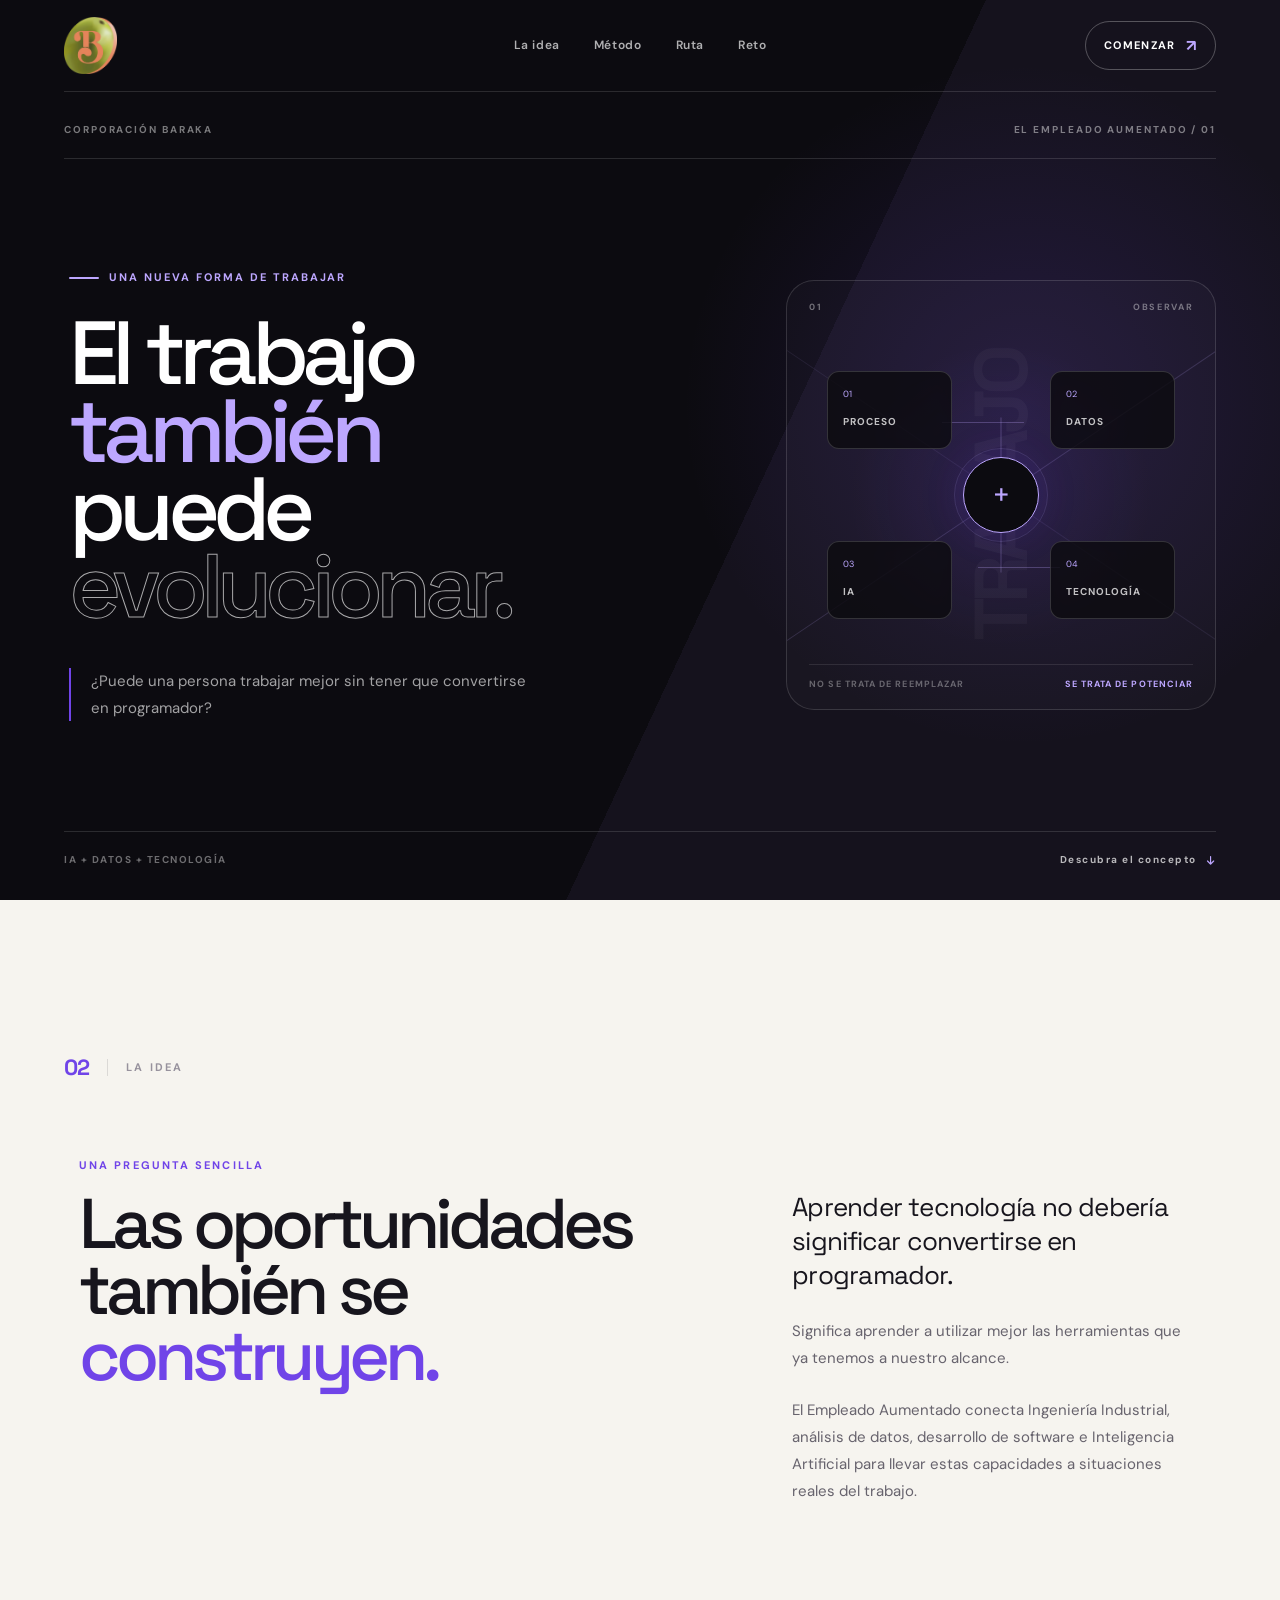
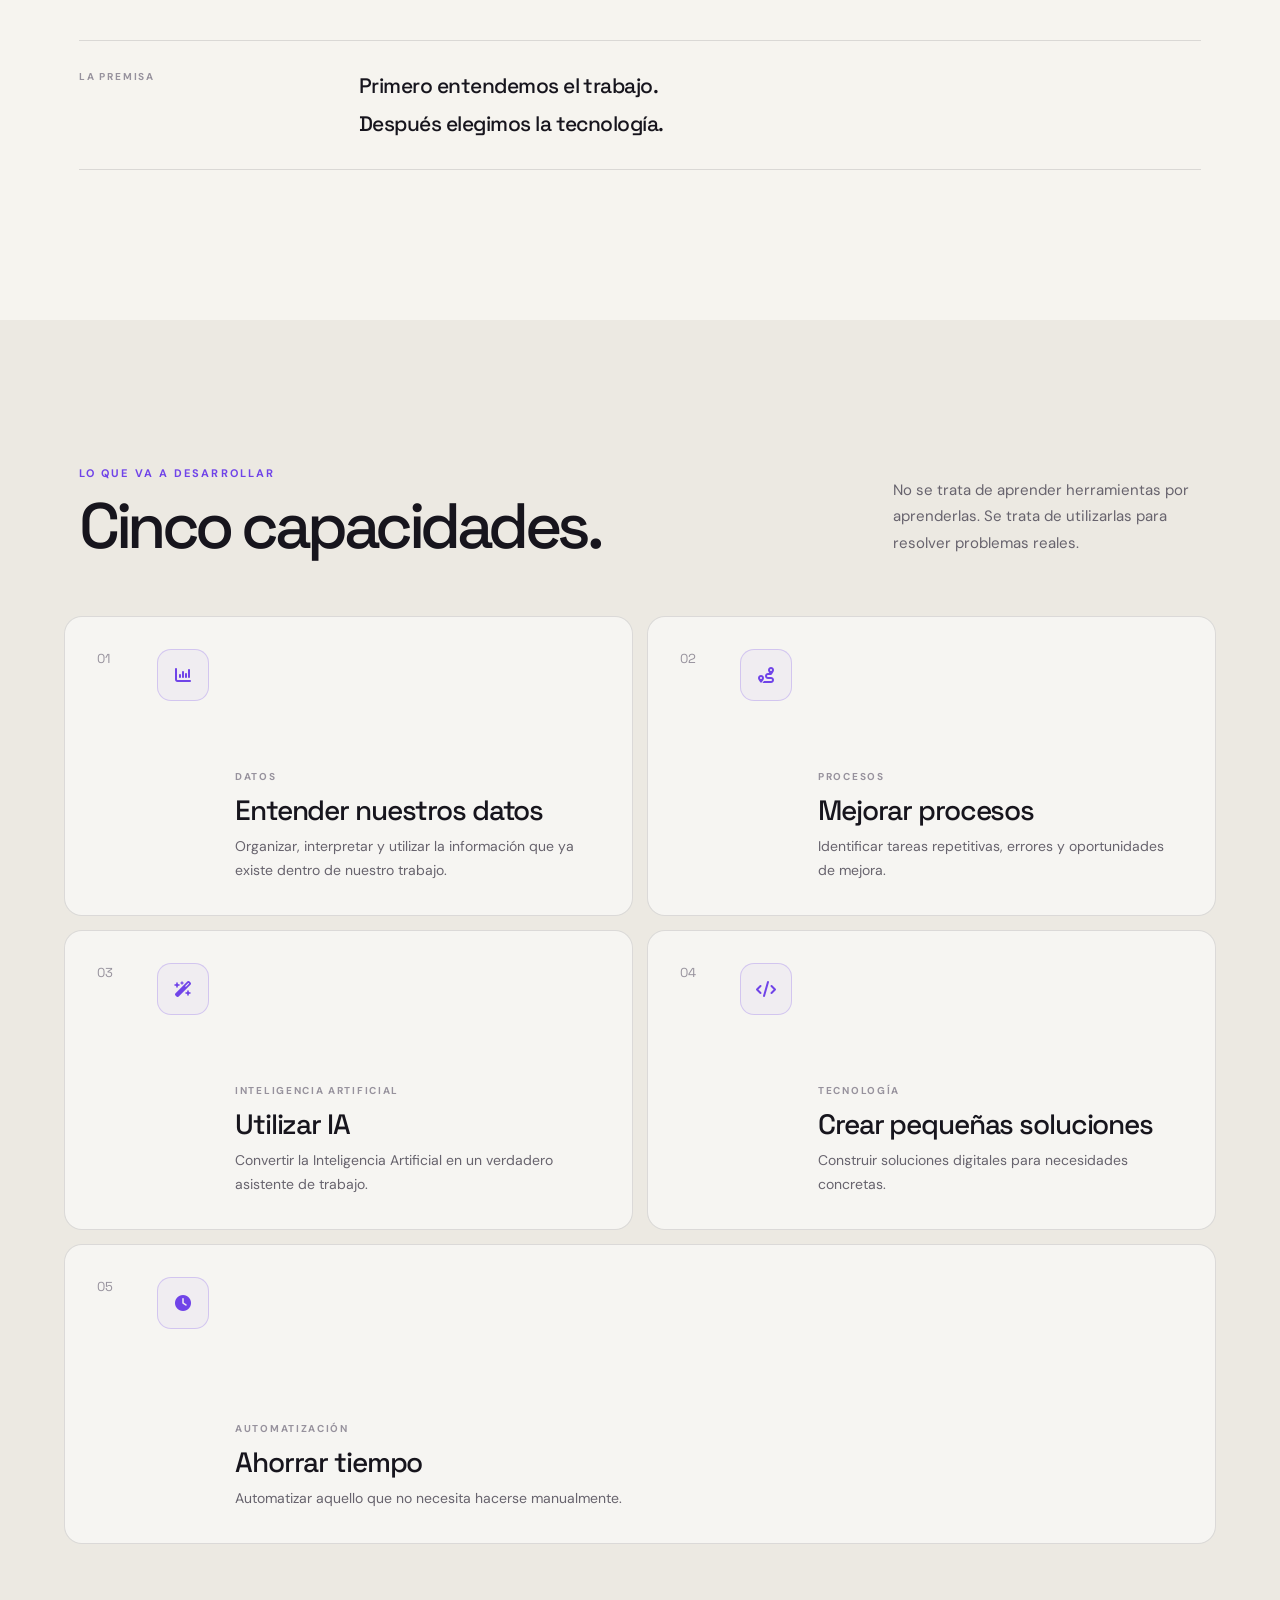
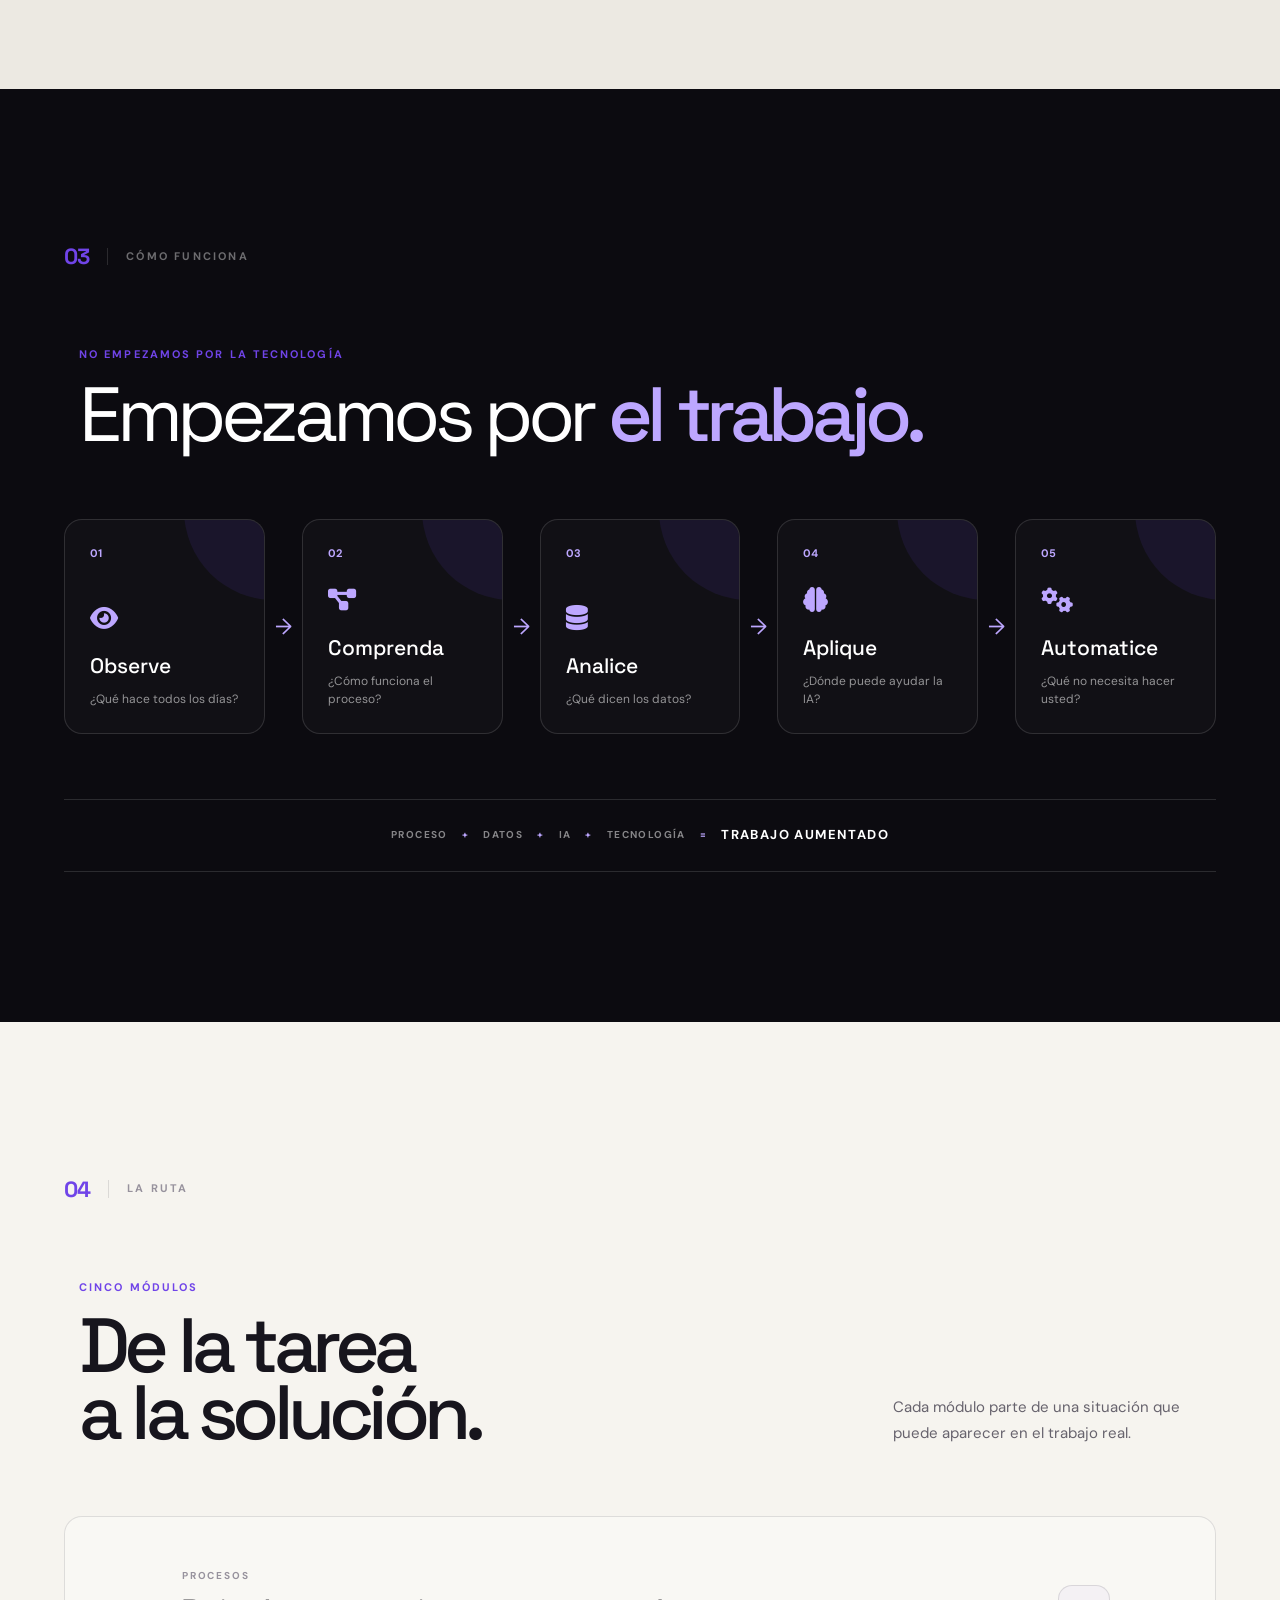
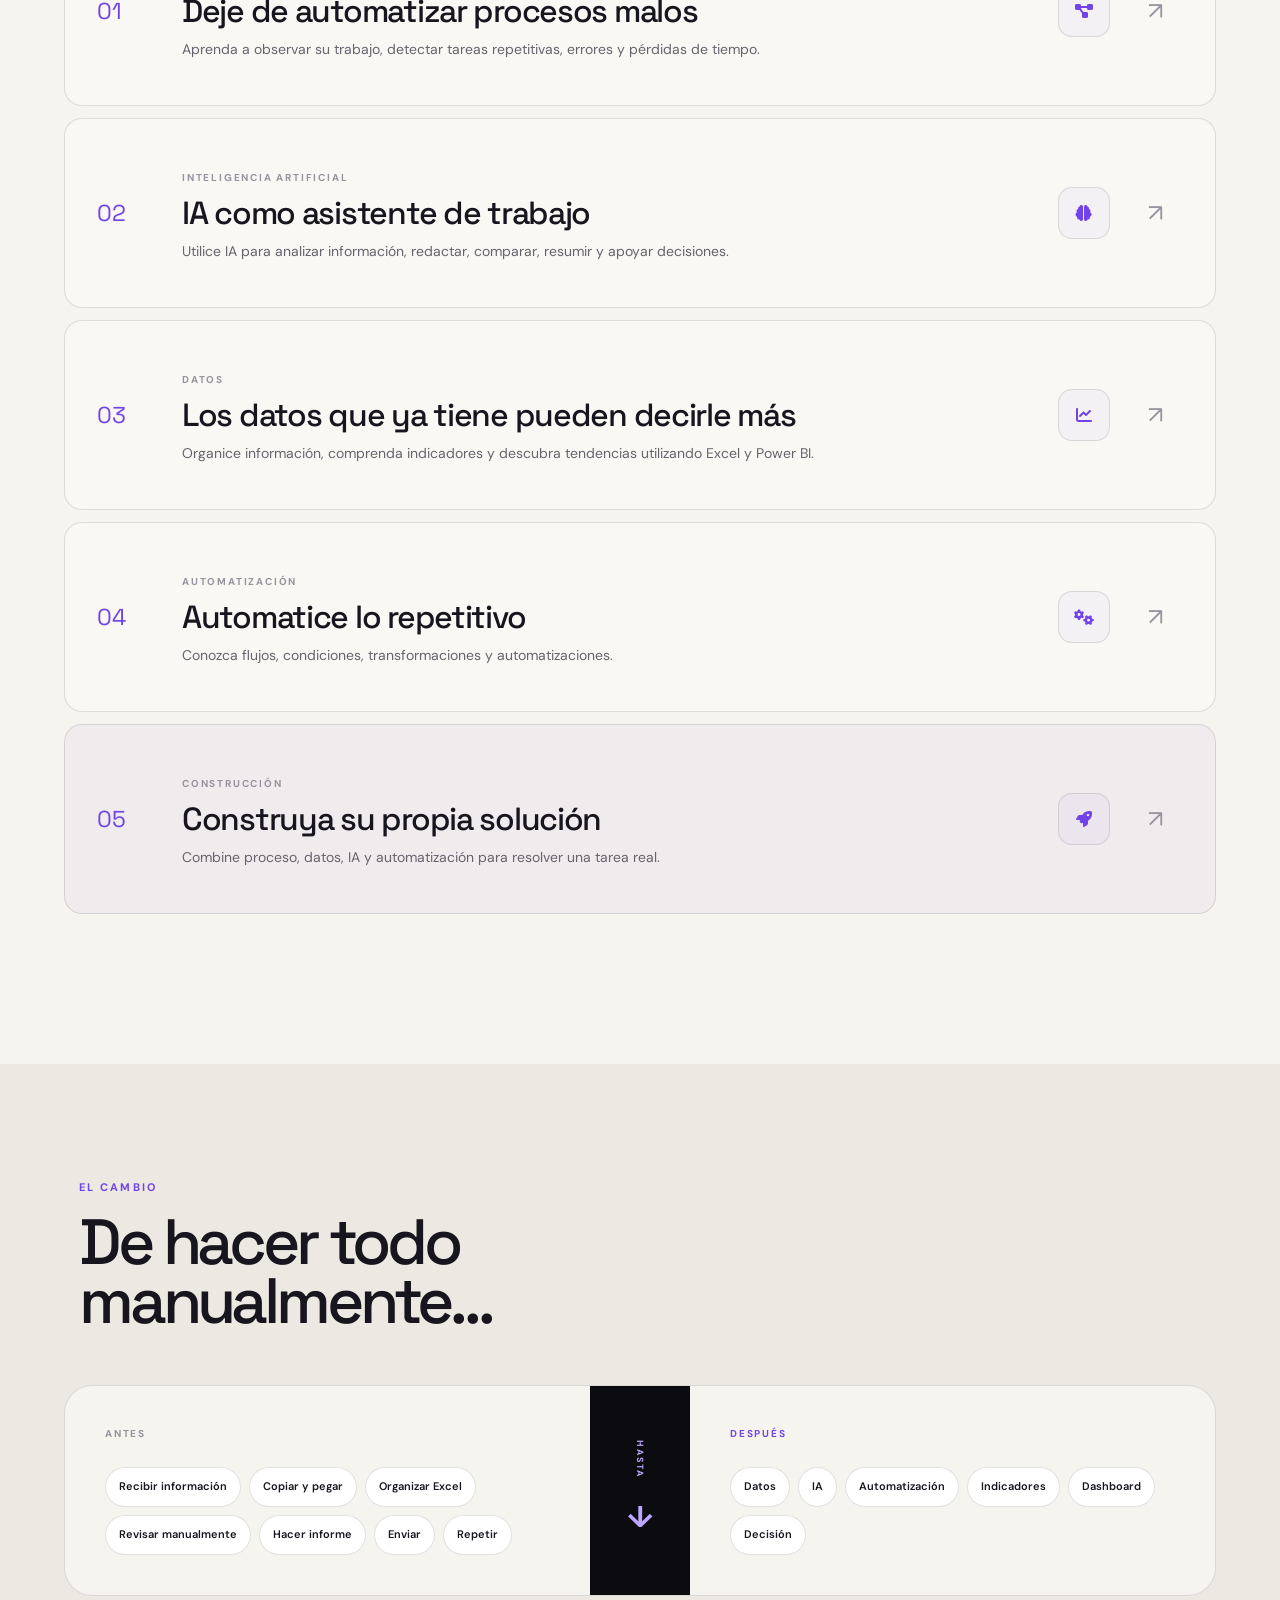
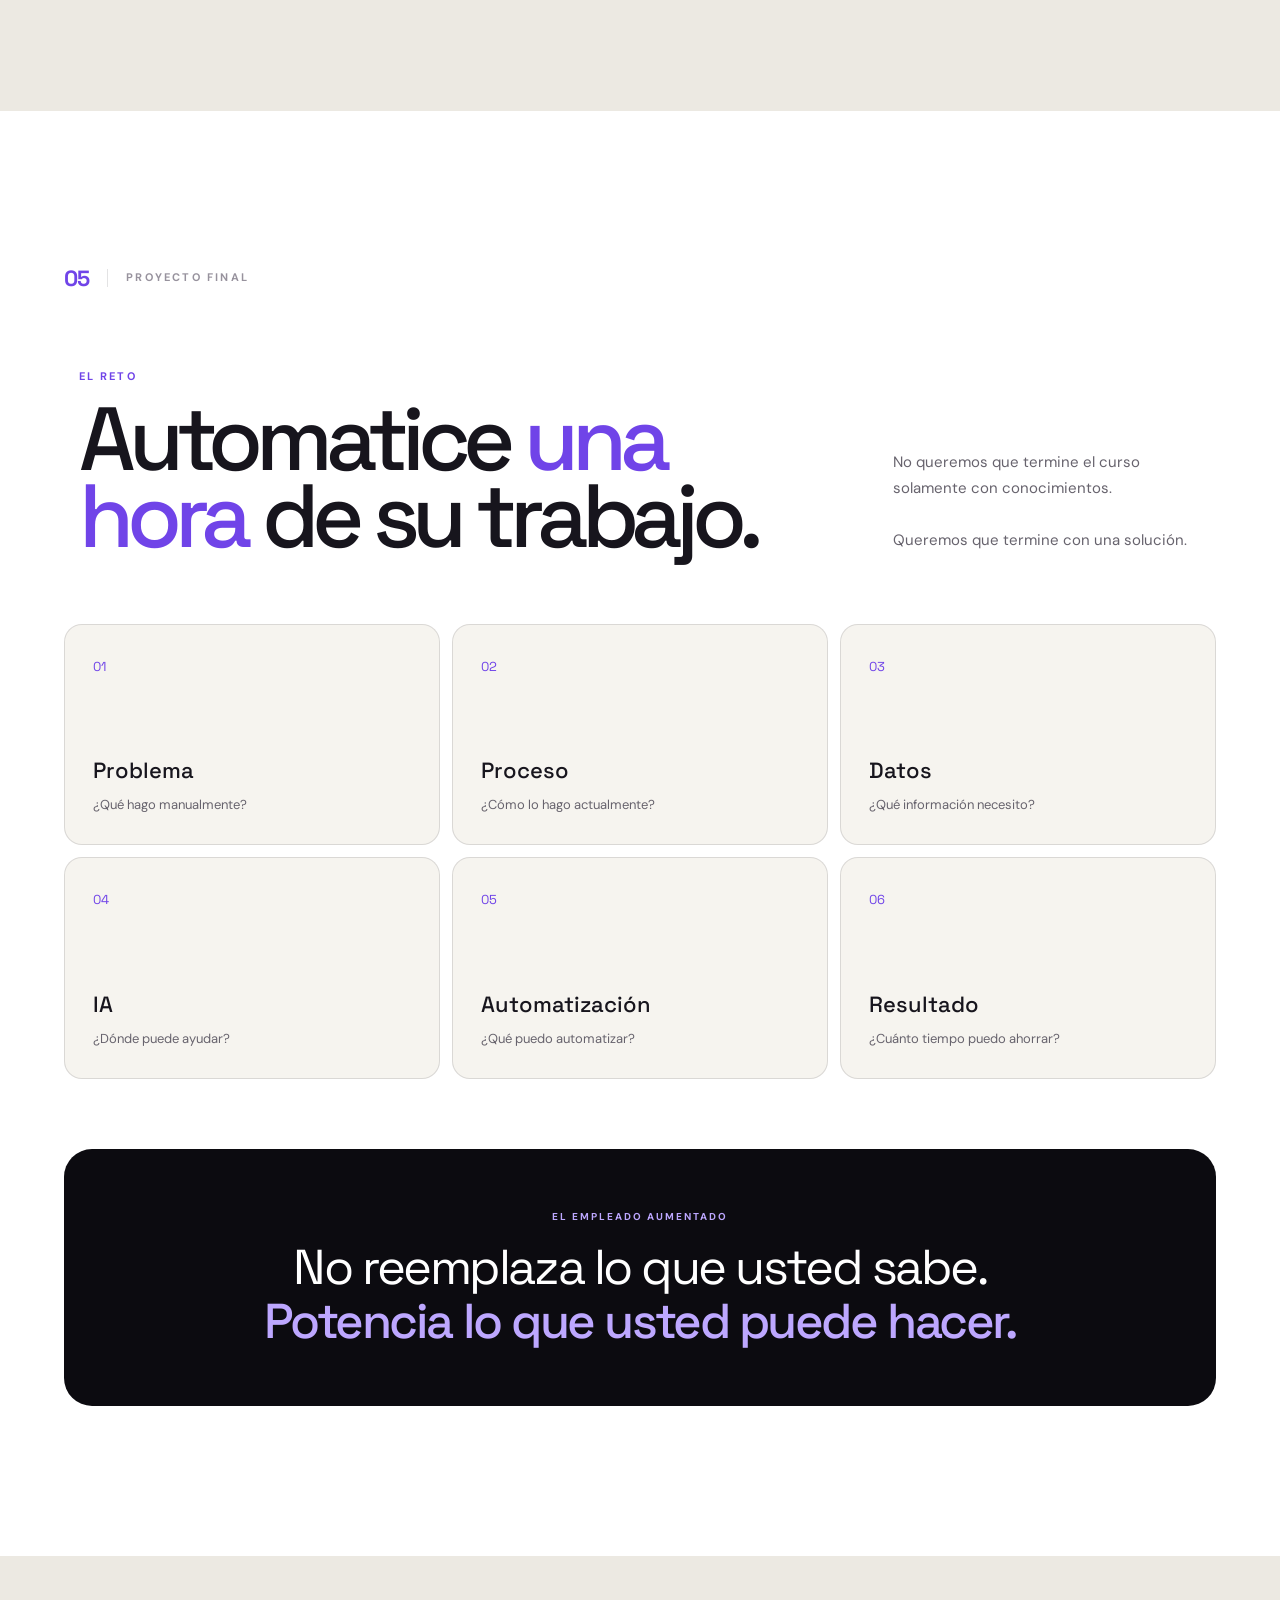
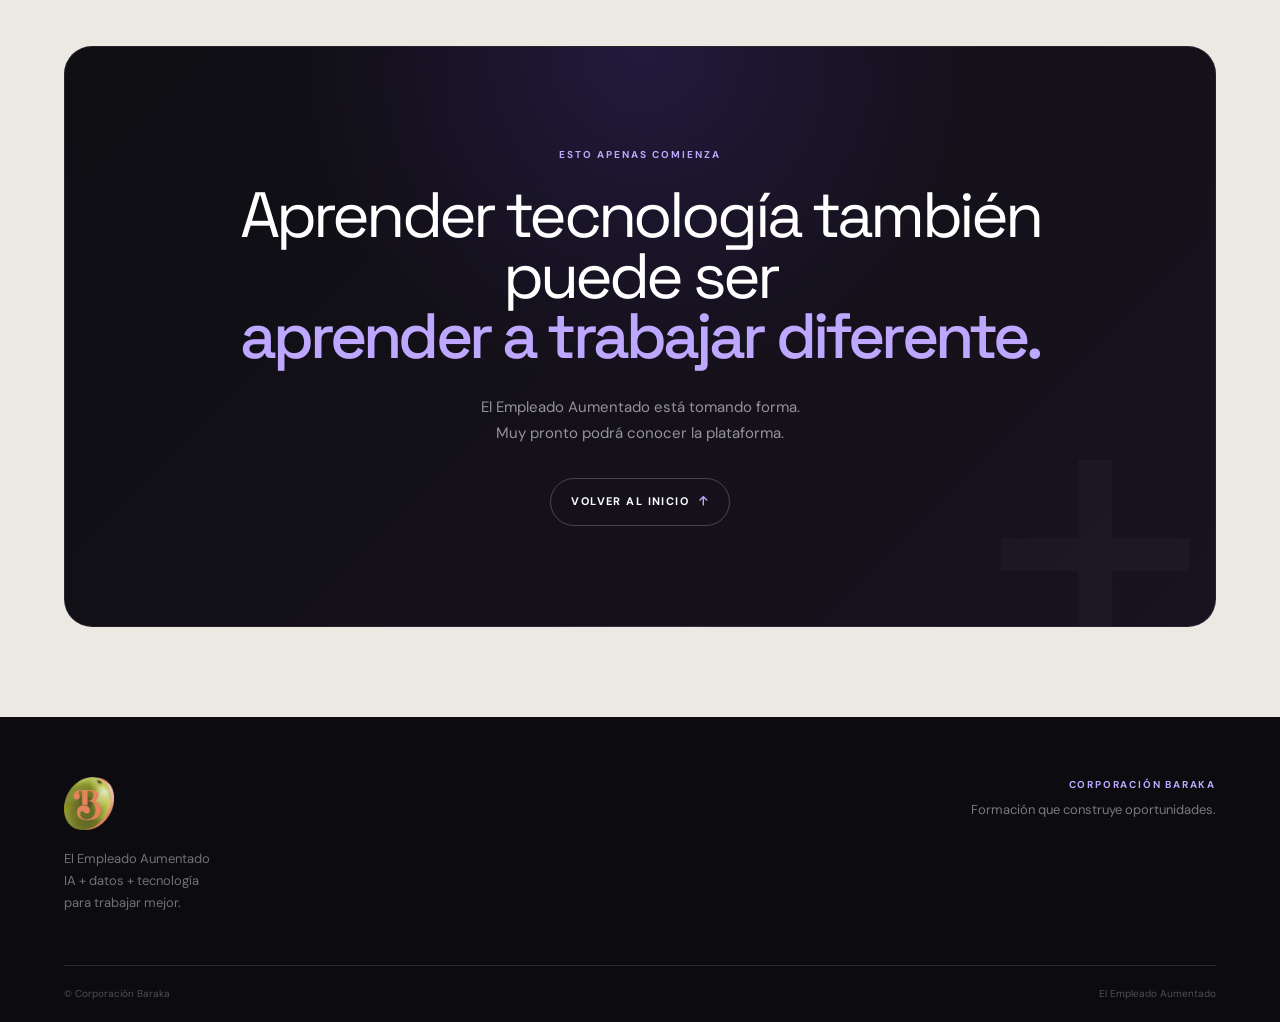
==== index.html @ d9d5fd24 "Version inicial El Empleado Aumentado" ====
<!DOCTYPE html>
<html lang="es">
<head>
    <meta charset="UTF-8">
    <meta name="viewport" content="width=device-width, initial-scale=1.0">

    <meta
        name="description"
        content="El Empleado Aumentado — una nueva forma de trabajar utilizando procesos, datos, Inteligencia Artificial y tecnología."
    >

    <title>El Empleado Aumentado | Corporación Baraka</title>

    <link rel="preconnect" href="https://fonts.googleapis.com">
    <link rel="preconnect" href="https://fonts.gstatic.com" crossorigin>

    <link
        href="https://fonts.googleapis.com/css2?family=DM+Sans:wght@400;500;600;700&family=Space+Grotesk:wght@400;500;600;700&display=swap"
        rel="stylesheet"
    >

    <link
        rel="stylesheet"
        href="https://cdnjs.cloudflare.com/ajax/libs/font-awesome/6.5.2/css/all.min.css"
    >

    <link rel="stylesheet" href="css/style.css">
</head>

<body>

<!-- =====================================================
     HEADER
===================================================== -->

<header class="header">

    <div class="header-wrap">

        <a href="#inicio" class="logo">
            <img src="assets/logo.png" alt="Corporación Baraka">
        </a>

        <nav class="nav">
            <a href="#idea">La idea</a>
            <a href="#metodo">Método</a>
            <a href="#ruta">Ruta</a>
            <a href="#reto">Reto</a>
        </nav>

        <a href="#ruta" class="header-button">
            Comenzar
            <span>↗</span>
        </a>

    </div>

</header>


<main>

<!-- =====================================================
     HERO
===================================================== -->

<section class="hero" id="inicio">

    <div class="hero-frame">

        <div class="hero-top">

            <span>CORPORACIÓN BARAKA</span>

            <span>EL EMPLEADO AUMENTADO / 01</span>

        </div>


        <div class="hero-content">

            <div class="hero-left">

                <div class="hero-label">
                    UNA NUEVA FORMA DE TRABAJAR
                </div>

                <h1>
                    El trabajo
                    <br>

                    <span>también</span>

                    puede
                    <br>

                    <strong>evolucionar.</strong>
                </h1>

                <p class="hero-question">
                    ¿Puede una persona trabajar mejor
                    sin tener que convertirse en programador?
                </p>

            </div>


            <div class="hero-right">

                <div class="hero-graphic">

                    <div class="graphic-top">
                        <span>01</span>
                        <span>OBSERVAR</span>
                    </div>

                    <div class="graphic-main">

                        <div class="graphic-word">
                            TRABAJO
                        </div>

                        <div class="graphic-line line-1"></div>
                        <div class="graphic-line line-2"></div>
                        <div class="graphic-line line-3"></div>

                        <div class="graphic-box box-process">
                            <small>01</small>
                            <span>PROCESO</span>
                        </div>

                        <div class="graphic-box box-data">
                            <small>02</small>
                            <span>DATOS</span>
                        </div>

                        <div class="graphic-box box-ai">
                            <small>03</small>
                            <span>IA</span>
                        </div>

                        <div class="graphic-box box-tech">
                            <small>04</small>
                            <span>TECNOLOGÍA</span>
                        </div>

                        <div class="graphic-center">
                            <span>+</span>
                        </div>

                    </div>

                    <div class="graphic-bottom">
                        <span>NO SE TRATA DE REEMPLAZAR</span>
                        <strong>SE TRATA DE POTENCIAR</strong>
                    </div>

                </div>

            </div>

        </div>


        <div class="hero-bottom">

            <span>IA + DATOS + TECNOLOGÍA</span>

            <a href="#idea">
                Descubra el concepto
                <i class="fa-solid fa-arrow-down"></i>
            </a>

        </div>

    </div>

</section>


<!-- =====================================================
     IDEA
===================================================== -->

<section class="idea" id="idea">

    <div class="container">

        <div class="section-head">

            <span class="section-number">02</span>

            <span class="section-name">LA IDEA</span>

        </div>


        <div class="idea-grid">

            <div class="idea-title">

                <span class="small-label">
                    UNA PREGUNTA SENCILLA
                </span>

                <h2>
                    Las oportunidades
                    también se
                    <em>construyen.</em>
                </h2>

            </div>


            <div class="idea-text">

                <p class="large-text">
                    Aprender tecnología no debería significar
                    convertirse en programador.
                </p>

                <p>
                    Significa aprender a utilizar mejor las
                    herramientas que ya tenemos a nuestro alcance.
                </p>

                <p>
                    El Empleado Aumentado conecta Ingeniería
                    Industrial, análisis de datos, desarrollo de
                    software e Inteligencia Artificial para llevar
                    estas capacidades a situaciones reales del trabajo.
                </p>

            </div>

        </div>


        <div class="idea-statement">

            <span>LA PREMISA</span>

            <div>
                <strong>
                    Primero entendemos el trabajo.
                </strong>

                <strong>
                    Después elegimos la tecnología.
                </strong>
            </div>

        </div>

    </div>

</section>


<!-- =====================================================
     CAPACIDADES
===================================================== -->

<section class="capabilities">

    <div class="container">

        <div class="section-intro">

            <div>
                <span class="small-label">
                    LO QUE VA A DESARROLLAR
                </span>

                <h2>
                    Cinco capacidades.
                </h2>
            </div>

            <p>
                No se trata de aprender herramientas por aprenderlas.
                Se trata de utilizarlas para resolver problemas reales.
            </p>

        </div>


        <div class="capability-list">

            <article class="capability-item">

                <span class="capability-number">01</span>

                <div class="capability-icon">
                    <i class="fa-solid fa-chart-column"></i>
                </div>

                <div class="capability-content">

                    <span>DATOS</span>

                    <h3>
                        Entender nuestros datos
                    </h3>

                    <p>
                        Organizar, interpretar y utilizar
                        la información que ya existe dentro
                        de nuestro trabajo.
                    </p>

                </div>

            </article>


            <article class="capability-item">

                <span class="capability-number">02</span>

                <div class="capability-icon">
                    <i class="fa-solid fa-route"></i>
                </div>

                <div class="capability-content">

                    <span>PROCESOS</span>

                    <h3>
                        Mejorar procesos
                    </h3>

                    <p>
                        Identificar tareas repetitivas,
                        errores y oportunidades de mejora.
                    </p>

                </div>

            </article>


            <article class="capability-item">

                <span class="capability-number">03</span>

                <div class="capability-icon">
                    <i class="fa-solid fa-wand-magic-sparkles"></i>
                </div>

                <div class="capability-content">

                    <span>INTELIGENCIA ARTIFICIAL</span>

                    <h3>
                        Utilizar IA
                    </h3>

                    <p>
                        Convertir la Inteligencia Artificial
                        en un verdadero asistente de trabajo.
                    </p>

                </div>

            </article>


            <article class="capability-item">

                <span class="capability-number">04</span>

                <div class="capability-icon">
                    <i class="fa-solid fa-code"></i>
                </div>

                <div class="capability-content">

                    <span>TECNOLOGÍA</span>

                    <h3>
                        Crear pequeñas soluciones
                    </h3>

                    <p>
                        Construir soluciones digitales
                        para necesidades concretas.
                    </p>

                </div>

            </article>


            <article class="capability-item">

                <span class="capability-number">05</span>

                <div class="capability-icon">
                    <i class="fa-solid fa-clock"></i>
                </div>

                <div class="capability-content">

                    <span>AUTOMATIZACIÓN</span>

                    <h3>
                        Ahorrar tiempo
                    </h3>

                    <p>
                        Automatizar aquello que no necesita
                        hacerse manualmente.
                    </p>

                </div>

            </article>

        </div>

    </div>

</section>


<!-- =====================================================
     MÉTODO
===================================================== -->

<section class="method" id="metodo">

    <div class="container">

        <div class="section-head section-head-light">

            <span class="section-number">03</span>

            <span class="section-name">CÓMO FUNCIONA</span>

        </div>


        <div class="method-title">

            <span class="small-label">
                NO EMPEZAMOS POR LA TECNOLOGÍA
            </span>

            <h2>
                Empezamos por
                <strong>el trabajo.</strong>
            </h2>

        </div>


        <div class="method-flow">

            <div class="method-card">
                <span>01</span>
                <i class="fa-solid fa-eye"></i>
                <h3>Observe</h3>
                <p>¿Qué hace todos los días?</p>
            </div>

            <div class="method-connector">→</div>

            <div class="method-card">
                <span>02</span>
                <i class="fa-solid fa-diagram-project"></i>
                <h3>Comprenda</h3>
                <p>¿Cómo funciona el proceso?</p>
            </div>

            <div class="method-connector">→</div>

            <div class="method-card">
                <span>03</span>
                <i class="fa-solid fa-database"></i>
                <h3>Analice</h3>
                <p>¿Qué dicen los datos?</p>
            </div>

            <div class="method-connector">→</div>

            <div class="method-card">
                <span>04</span>
                <i class="fa-solid fa-brain"></i>
                <h3>Aplique</h3>
                <p>¿Dónde puede ayudar la IA?</p>
            </div>

            <div class="method-connector">→</div>

            <div class="method-card">
                <span>05</span>
                <i class="fa-solid fa-gears"></i>
                <h3>Automatice</h3>
                <p>¿Qué no necesita hacer usted?</p>
            </div>

        </div>


        <div class="method-result">

            <span>PROCESO</span>
            <b>+</b>
            <span>DATOS</span>
            <b>+</b>
            <span>IA</span>
            <b>+</b>
            <span>TECNOLOGÍA</span>
            <b>=</b>

            <strong>
                TRABAJO AUMENTADO
            </strong>

        </div>

    </div>

</section>


<!-- =====================================================
     RUTA
===================================================== -->

<section class="route" id="ruta">

    <div class="container">

        <div class="section-head">

            <span class="section-number">04</span>

            <span class="section-name">LA RUTA</span>

        </div>


        <div class="route-heading">

            <div>

                <span class="small-label">
                    CINCO MÓDULOS
                </span>

                <h2>
                    De la tarea
                    <br>
                    a la solución.
                </h2>

            </div>

            <p>
                Cada módulo parte de una situación
                que puede aparecer en el trabajo real.
            </p>

        </div>


        <div class="modules">


            <!-- =================================================
                 MÓDULO 1
            ================================================== -->

            <a
                href="modulos/modulo-1/index.html"
                class="module"
            >

                <div class="module-number">
                    01
                </div>

                <div class="module-info">

                    <span>PROCESOS</span>

                    <h3>
                        Deje de automatizar
                        procesos malos
                    </h3>

                    <p>
                        Aprenda a observar su trabajo,
                        detectar tareas repetitivas,
                        errores y pérdidas de tiempo.
                    </p>

                </div>

                <div class="module-symbol">
                    <i class="fa-solid fa-diagram-project"></i>
                </div>

                <div class="module-arrow">
                    ↗
                </div>

            </a>


            <!-- =================================================
                 MÓDULO 2
            ================================================== -->

            <a
                href="modulos/modulo-2/index.html"
                class="module"
            >

                <div class="module-number">
                    02
                </div>

                <div class="module-info">

                    <span>INTELIGENCIA ARTIFICIAL</span>

                    <h3>
                        IA como asistente
                        de trabajo
                    </h3>

                    <p>
                        Utilice IA para analizar información,
                        redactar, comparar, resumir y apoyar
                        decisiones.
                    </p>

                </div>

                <div class="module-symbol">
                    <i class="fa-solid fa-brain"></i>
                </div>

                <div class="module-arrow">
                    ↗
                </div>

            </a>


            <!-- =================================================
                 MÓDULO 3
            ================================================== -->

            <a
                href="modulos/modulo-3/index.html"
                class="module"
            >

                <div class="module-number">
                    03
                </div>

                <div class="module-info">

                    <span>DATOS</span>

                    <h3>
                        Los datos que ya tiene
                        pueden decirle más
                    </h3>

                    <p>
                        Organice información, comprenda
                        indicadores y descubra tendencias
                        utilizando Excel y Power BI.
                    </p>

                </div>

                <div class="module-symbol">
                    <i class="fa-solid fa-chart-line"></i>
                </div>

                <div class="module-arrow">
                    ↗
                </div>

            </a>


            <!-- =================================================
                 MÓDULO 4
            ================================================== -->

            <a
                href="modulos/modulo-4/index.html"
                class="module"
            >

                <div class="module-number">
                    04
                </div>

                <div class="module-info">

                    <span>AUTOMATIZACIÓN</span>

                    <h3>
                        Automatice
                        lo repetitivo
                    </h3>

                    <p>
                        Conozca flujos, condiciones,
                        transformaciones y automatizaciones.
                    </p>

                </div>

                <div class="module-symbol">
                    <i class="fa-solid fa-gears"></i>
                </div>

                <div class="module-arrow">
                    ↗
                </div>

            </a>


            <!-- =================================================
                 MÓDULO 5
            ================================================== -->

            <a
                href="modulos/modulo-5/index.html"
                class="module module-final"
            >

                <div class="module-number">
                    05
                </div>

                <div class="module-info">

                    <span>CONSTRUCCIÓN</span>

                    <h3>
                        Construya su
                        propia solución
                    </h3>

                    <p>
                        Combine proceso, datos, IA y
                        automatización para resolver una
                        tarea real.
                    </p>

                </div>

                <div class="module-symbol">
                    <i class="fa-solid fa-rocket"></i>
                </div>

                <div class="module-arrow">
                    ↗
                </div>

            </a>


        </div>

    </div>

</section>


<!-- =====================================================
     TRANSFORMACIÓN
===================================================== -->

<section class="transformation">

    <div class="container">

        <div class="transformation-title">

            <span class="small-label">
                EL CAMBIO
            </span>

            <h2>
                De hacer todo
                <br>
                manualmente...
            </h2>

        </div>


        <div class="transformation-layout">

            <div class="before">

                <span>ANTES</span>

                <div>
                    <strong>Recibir información</strong>
                    <strong>Copiar y pegar</strong>
                    <strong>Organizar Excel</strong>
                    <strong>Revisar manualmente</strong>
                    <strong>Hacer informe</strong>
                    <strong>Enviar</strong>
                    <strong>Repetir</strong>
                </div>

            </div>


            <div class="transformation-middle">
                <span>HASTA</span>
                <strong>↓</strong>
            </div>


            <div class="after">

                <span>DESPUÉS</span>

                <div>
                    <strong>Datos</strong>
                    <strong>IA</strong>
                    <strong>Automatización</strong>
                    <strong>Indicadores</strong>
                    <strong>Dashboard</strong>
                    <strong>Decisión</strong>
                </div>

            </div>

        </div>

    </div>

</section>


<!-- =====================================================
     RETO
===================================================== -->

<section class="challenge" id="reto">

    <div class="container">

        <div class="section-head">

            <span class="section-number">05</span>

            <span class="section-name">PROYECTO FINAL</span>

        </div>


        <div class="challenge-heading">

            <div>

                <span class="small-label">
                    EL RETO
                </span>

                <h2>
                    Automatice
                    <em>una hora</em>
                    de su trabajo.
                </h2>

            </div>

            <p>
                No queremos que termine el curso
                solamente con conocimientos.
                <br><br>
                Queremos que termine con una solución.
            </p>

        </div>


        <div class="challenge-steps">

            <div>
                <span>01</span>
                <h3>Problema</h3>
                <p>¿Qué hago manualmente?</p>
            </div>

            <div>
                <span>02</span>
                <h3>Proceso</h3>
                <p>¿Cómo lo hago actualmente?</p>
            </div>

            <div>
                <span>03</span>
                <h3>Datos</h3>
                <p>¿Qué información necesito?</p>
            </div>

            <div>
                <span>04</span>
                <h3>IA</h3>
                <p>¿Dónde puede ayudar?</p>
            </div>

            <div>
                <span>05</span>
                <h3>Automatización</h3>
                <p>¿Qué puedo automatizar?</p>
            </div>

            <div>
                <span>06</span>
                <h3>Resultado</h3>
                <p>¿Cuánto tiempo puedo ahorrar?</p>
            </div>

        </div>


        <div class="challenge-final">

            <span>EL EMPLEADO AUMENTADO</span>

            <h3>
                No reemplaza lo que usted sabe.
                <strong>
                    Potencia lo que usted puede hacer.
                </strong>
            </h3>

        </div>

    </div>

</section>


<!-- =====================================================
     FINAL
===================================================== -->

<section class="final">

    <div class="container">

        <div class="final-content">

            <span>ESTO APENAS COMIENZA</span>

            <h2>
                Aprender tecnología
                también puede ser
                <strong>
                    aprender a trabajar diferente.
                </strong>
            </h2>

            <p>
                El Empleado Aumentado está tomando forma.
                <br>
                Muy pronto podrá conocer la plataforma.
            </p>

            <a href="#inicio">
                Volver al inicio
                <i class="fa-solid fa-arrow-up"></i>
            </a>

        </div>

    </div>

</section>

</main>


<!-- =====================================================
     FOOTER
===================================================== -->

<footer class="footer">

    <div class="footer-container">

        <div class="footer-main">

            <img src="assets/logo.png" alt="Corporación Baraka">

            <p>
                El Empleado Aumentado
                <br>
                IA + datos + tecnología
                <br>
                para trabajar mejor.
            </p>

        </div>


        <div class="footer-right">

            <span>CORPORACIÓN BARAKA</span>

            <p>
                Formación que construye oportunidades.
            </p>

        </div>

    </div>


    <div class="footer-bottom">

        <span>
            © <span data-year></span> Corporación Baraka
        </span>

        <span>
            El Empleado Aumentado
        </span>

    </div>

</footer>


<script src="js/script.js"></script>

</body>
</html>
---- css/style.css ----
/* =========================================================
   EL EMPLEADO AUMENTADO
   CSS PRINCIPAL — VERSIÓN DINÁMICA
========================================================= */

:root {
    --black: #0c0b10;
    --black-soft: #15131c;

    --paper: #f6f4ef;
    --paper-soft: #ece9e2;
    --white: #ffffff;

    --purple: #7044e8;
    --purple-dark: #5630bd;
    --purple-light: #bda7ff;

    --text: #17151d;
    --text-soft: #67636d;
    --text-light: #97929d;

    --border: rgba(23, 21, 29, 0.12);
    --border-dark: rgba(255, 255, 255, 0.13);

    --radius: 18px;
    --radius-small: 12px;
    --radius-large: 28px;

    --max-width: 1180px;
    --side-space: 64px;

    --transition: 0.4s cubic-bezier(.2, .7, .2, 1);
}


/* =========================================================
   RESET
========================================================= */

* {
    margin: 0;
    padding: 0;
    box-sizing: border-box;
}

html {
    scroll-behavior: smooth;
}

body {
    min-width: 320px;
    overflow-x: hidden;

    background: var(--paper);
    color: var(--text);

    font-family: "DM Sans", sans-serif;

    font-size: 16px;
    line-height: 1.6;
}

img {
    display: block;
    max-width: 100%;
}

a {
    color: inherit;
    text-decoration: none;
}

button,
input,
textarea,
select {
    font: inherit;
}

::selection {
    background: var(--purple);
    color: white;
}


/* =========================================================
   CONTENEDOR
========================================================= */

.container {
    width: min(
        var(--max-width),
        calc(100% - (var(--side-space) * 2))
    );

    margin-left: auto;
    margin-right: auto;
}


/* =========================================================
   HEADER
========================================================= */

.header {
    position: absolute;
    top: 0;
    left: 0;

    width: 100%;

    z-index: 100;

    color: white;
}

.header-wrap {
    width: min(
        var(--max-width),
        calc(100% - (var(--side-space) * 2))
    );

    min-height: 92px;

    margin: 0 auto;

    display: grid;

    grid-template-columns: 1fr auto 1fr;

    align-items: center;

    border-bottom: 1px solid var(--border-dark);
}

.header.scrolled .header-wrap {
    border-color: rgba(189, 167, 255, .3);
}


/* =========================================================
   LOGO
========================================================= */

.logo {
    display: flex;
    align-items: center;

    width: 105px;

    transition: var(--transition);
}

.logo img {
    width: 50%;
    height: auto;

    object-fit: contain;
}

.logo:hover {
    opacity: 1;
    transform: scale(1.05) translateY(-2px);
}


/* =========================================================
   NAVEGACIÓN
========================================================= */

.nav {
    display: flex;
    align-items: center;

    gap: 34px;
}

.nav a {
    position: relative;

    color: rgba(255, 255, 255, .68);

    font-size: 12px;
    font-weight: 600;

    letter-spacing: .05em;

    transition: var(--transition);
}

.nav a::before {
    content: "";

    position: absolute;

    left: 50%;
    bottom: -11px;

    width: 5px;
    height: 5px;

    border-radius: 50%;

    background: var(--purple-light);

    transform: translateX(-50%) scale(0);

    transition: var(--transition);
}

.nav a::after {
    content: "";

    position: absolute;

    left: 0;
    bottom: -8px;

    width: 0;
    height: 2px;

    border-radius: 20px;

    background: var(--purple-light);

    transition: var(--transition);
}

.nav a:hover,
.nav a.active {
    color: white;

    transform: translateY(-2px);
}

.nav a:hover::after,
.nav a.active::after {
    width: 100%;
}

.nav a:hover::before,
.nav a.active::before {
    transform: translateX(-50%) scale(1);
}


/* =========================================================
   BOTÓN HEADER
========================================================= */

.header-button {
    justify-self: end;

    display: inline-flex;
    align-items: center;
    justify-content: center;

    gap: 10px;

    padding: 11px 18px;

    border: 1px solid rgba(255,255,255,.28);
    border-radius: 999px;

    color: white;

    font-size: 11px;
    font-weight: 700;

    letter-spacing: .12em;
    text-transform: uppercase;

    transition: var(--transition);

    overflow: hidden;

    position: relative;
}

.header-button::before {
    content: "";

    position: absolute;

    top: 0;
    left: -120%;

    width: 100%;
    height: 100%;

    background: linear-gradient(
        90deg,
        transparent,
        rgba(255,255,255,.18),
        transparent
    );

    transition: .7s ease;
}

.header-button span {
    color: var(--purple-light);

    font-size: 16px;

    transition: var(--transition);
}

.header-button:hover {
    background: var(--purple);

    border-color: var(--purple);

    transform: translateY(-3px);

    box-shadow:
        0 10px 30px rgba(112,68,232,.3),
        0 0 30px rgba(112,68,232,.15);
}

.header-button:hover::before {
    left: 120%;
}

.header-button:hover span {
    color: white;
    transform: translateX(4px);
}


/* =========================================================
   HERO
========================================================= */

.hero {
    min-height: 100vh;

    background:
        radial-gradient(
            circle at 80% 45%,
            rgba(112,68,232,.16),
            transparent 30%
        ),
        linear-gradient(
            115deg,
            #0c0b10 0%,
            #0c0b10 58%,
            #15121d 58%,
            #15121d 100%
        );

    color: white;

    overflow: hidden;
}

.hero-frame {
    position: relative;

    width: min(
        var(--max-width),
        calc(100% - (var(--side-space) * 2))
    );

    min-height: 100vh;

    margin: 0 auto;

    display: grid;

    grid-template-rows: auto 1fr auto;

    padding-top: 122px;
    padding-bottom: 32px;
}


/* =========================================================
   HERO SUPERIOR
========================================================= */

.hero-top {
    display: flex;
    align-items: center;
    justify-content: space-between;

    padding-bottom: 20px;

    border-bottom: 1px solid var(--border-dark);

    color: rgba(255,255,255,.45);

    font-size: 10px;
    font-weight: 700;

    letter-spacing: .19em;
}


/* =========================================================
   HERO CONTENIDO
========================================================= */

.hero-content {
    display: grid;

    grid-template-columns:
        minmax(0, 1.05fr)
        minmax(360px, .95fr);

    align-items: center;

    gap: 80px;

    padding: 50px 0;
}

.hero-left {
    padding-left: 5px;
}

.hero-label {
    display: flex;
    align-items: center;

    gap: 10px;

    margin-bottom: 28px;

    color: var(--purple-light);

    font-size: 11px;
    font-weight: 700;

    letter-spacing: .18em;

    animation: fadeUp .8s ease both;
}

.hero-label::before {
    content: "";

    width: 30px;
    height: 2px;

    border-radius: 20px;

    background: var(--purple-light);

    animation: lineGrow 1s ease both;
}

.hero h1 {
    max-width: 680px;

    font-family: "Space Grotesk", sans-serif;

    font-size: clamp(58px, 7vw, 94px);

    font-weight: 500;

    line-height: .87;

    letter-spacing: -.075em;

    animation: heroTitle .9s cubic-bezier(.2,.7,.2,1) both;
}

.hero h1 span {
    color: var(--purple-light);
}

.hero h1 strong {
    color: transparent;

    -webkit-text-stroke: 1px rgba(255,255,255,.65);

    font-weight: 500;
}

.hero-question {
    max-width: 470px;

    margin-top: 42px;

    padding-left: 20px;

    border-left: 2px solid var(--purple);

    color: rgba(255,255,255,.62);

    font-size: 15px;

    line-height: 1.75;

    animation: fadeUp 1s .25s ease both;
}


/* =========================================================
   HERO GRÁFICO
========================================================= */

.hero-right {
    display: flex;

    justify-content: flex-end;

    animation: graphicReveal 1.1s .15s ease both;
}

.hero-graphic {
    position: relative;

    width: 430px;
    height: 430px;

    border: 1px solid rgba(255,255,255,.14);

    border-radius: var(--radius-large);

    background:
        radial-gradient(
            circle at center,
            rgba(112,68,232,.1),
            transparent 50%
        ),
        rgba(255,255,255,.018);

    overflow: hidden;

    transition: var(--transition);

    animation: graphicFloat 7s ease-in-out infinite;
}

.hero-graphic:hover {
    border-color: rgba(189,167,255,.38);

    box-shadow:
        0 0 60px rgba(112,68,232,.13),
        inset 0 0 50px rgba(112,68,232,.04);
}

.hero-graphic::before {
    content: "";

    position: absolute;

    width: 520px;
    height: 1px;

    top: 50%;
    left: -45px;

    background: rgba(189,167,255,.18);

    transform: rotate(-34deg);

    animation: lineMove 5s ease-in-out infinite;
}

.hero-graphic::after {
    content: "";

    position: absolute;

    width: 520px;
    height: 1px;

    top: 50%;
    left: -45px;

    background: rgba(189,167,255,.09);

    transform: rotate(34deg);

    animation: lineMoveReverse 5s 1s ease-in-out infinite;
}


/* =========================================================
   GRÁFICO SUPERIOR
========================================================= */

.graphic-top {
    position: absolute;

    top: 19px;
    left: 22px;
    right: 22px;

    display: flex;
    justify-content: space-between;

    color: rgba(255,255,255,.4);

    font-size: 9px;
    font-weight: 700;

    letter-spacing: .18em;

    z-index: 5;
}


/* =========================================================
   ÁREA GRÁFICA
========================================================= */

.graphic-main {
    position: absolute;

    inset: 55px 30px;

    z-index: 3;
}

.graphic-word {
    position: absolute;

    top: 50%;
    left: 50%;

    transform:
        translate(-50%, -50%)
        rotate(-90deg);

    color: rgba(255,255,255,.035);

    font-family: "Space Grotesk", sans-serif;

    font-size: 75px;
    font-weight: 700;

    letter-spacing: -.08em;

    white-space: nowrap;

    animation: wordPulse 5s ease-in-out infinite;
}


/* =========================================================
   CAJAS DEL GRÁFICO
========================================================= */

.graphic-box {
    position: absolute;

    width: 125px;

    padding: 15px;

    border: 1px solid rgba(255,255,255,.16);

    border-radius: var(--radius-small);

    background: rgba(12,11,16,.84);

    backdrop-filter: blur(8px);

    z-index: 6;

    transition: var(--transition);

    overflow: hidden;
}

.graphic-box::before {
    content: "";

    position: absolute;

    inset: 0;

    background:
        linear-gradient(
            135deg,
            rgba(189,167,255,.1),
            transparent 45%
        );

    opacity: 0;

    transition: var(--transition);
}

.graphic-box:hover {
    border-color: rgba(189,167,255,.65);

    background: rgba(112,68,232,.14);

    transform: translateY(-8px) scale(1.04);

    box-shadow:
        0 15px 35px rgba(0,0,0,.25),
        0 0 25px rgba(112,68,232,.12);
}

.graphic-box:hover::before {
    opacity: 1;
}

.graphic-box small {
    display: block;

    margin-bottom: 6px;

    color: var(--purple-light);

    font-size: 9px;
}

.graphic-box span {
    color: rgba(255,255,255,.75);

    font-size: 10px;
    font-weight: 700;

    letter-spacing: .1em;
}

.box-process {
    top: 35px;
    left: 10px;

    animation: boxFloat 5s ease-in-out infinite;
}

.box-data {
    top: 35px;
    right: 10px;

    animation: boxFloat 5s .8s ease-in-out infinite;
}

.box-ai {
    bottom: 35px;
    left: 10px;

    animation: boxFloat 5s 1.4s ease-in-out infinite;
}

.box-tech {
    bottom: 35px;
    right: 10px;

    animation: boxFloat 5s 2s ease-in-out infinite;
}


/* =========================================================
   LÍNEAS
========================================================= */

.graphic-line {
    position: absolute;

    background: rgba(189,167,255,.28);

    z-index: 2;

    transform-origin: left center;

    animation: linePulse 2.5s ease-in-out infinite;
}

.line-1 {
    top: 86px;
    left: 125px;

    width: 82px;
    height: 1px;
}

.line-2 {
    bottom: 86px;
    right: 125px;

    width: 82px;
    height: 1px;

    transform-origin: right center;

    animation-delay: .6s;
}

.line-3 {
    top: 50%;
    left: 50%;

    width: 1px;
    height: 155px;

    transform: translate(-50%, -50%);

    animation-delay: 1.2s;
}


/* =========================================================
   CENTRO
========================================================= */

.graphic-center {
    position: absolute;

    top: 50%;
    left: 50%;

    width: 76px;
    height: 76px;

    display: flex;
    align-items: center;
    justify-content: center;

    transform: translate(-50%, -50%);

    border: 1px solid var(--purple-light);

    border-radius: 50%;

    background: var(--black);

    color: var(--purple-light);

    font-family: "Space Grotesk", sans-serif;

    font-size: 30px;

    box-shadow:
        0 0 0 8px rgba(112,68,232,.04),
        0 0 45px rgba(112,68,232,.12);

    z-index: 10;

    animation:
        centerPulse 3s ease-in-out infinite,
        centerRotate 12s linear infinite;
}

.graphic-center::before {
    content: "";

    position: absolute;

    inset: -10px;

    border: 1px solid rgba(189,167,255,.15);

    border-radius: 50%;

    animation: centerRing 3s ease-in-out infinite;
}


/* =========================================================
   GRÁFICO INFERIOR
========================================================= */

.graphic-bottom {
    position: absolute;

    bottom: 18px;
    left: 22px;
    right: 22px;

    display: flex;
    justify-content: space-between;

    padding-top: 12px;

    border-top: 1px solid rgba(255,255,255,.1);

    font-size: 9px;
    font-weight: 700;

    letter-spacing: .12em;

    z-index: 7;
}

.graphic-bottom span {
    color: rgba(255,255,255,.34);
}

.graphic-bottom strong {
    color: var(--purple-light);
}


/* =========================================================
   HERO INFERIOR
========================================================= */

.hero-bottom {
    display: flex;
    align-items: center;
    justify-content: space-between;

    padding-top: 20px;

    border-top: 1px solid var(--border-dark);

    color: rgba(255,255,255,.4);

    font-size: 10px;
    font-weight: 700;

    letter-spacing: .15em;
}

.hero-bottom a {
    display: flex;
    align-items: center;

    gap: 10px;

    color: rgba(255,255,255,.7);

    transition: var(--transition);
}

.hero-bottom a i {
    color: var(--purple-light);

    transition: var(--transition);
}

.hero-bottom a:hover {
    color: white;

    transform: translateY(3px);
}

.hero-bottom a:hover i {
    transform: translateY(5px);
}


/* =========================================================
   CABECERA DE SECCIONES
========================================================= */

.section-head {
    display: flex;
    align-items: center;

    gap: 18px;

    margin-bottom: 72px;

    color: var(--text-light);

    font-size: 11px;
    font-weight: 700;

    letter-spacing: .2em;
}

.section-number {
    color: var(--purple);

    font-family: "Space Grotesk", sans-serif;

    font-size: 22px;

    letter-spacing: -.04em;
}

.section-name {
    padding-left: 18px;

    border-left: 1px solid var(--border);
}

.section-head-light {
    color: rgba(255,255,255,.4);
}

.section-head-light .section-name {
    border-color: var(--border-dark);
}


/* =========================================================
   IDEA
========================================================= */

.idea {
    padding: 150px 0;

    background: var(--paper);
}

.idea-grid {
    display: grid;

    grid-template-columns:
        minmax(0, 1.08fr)
        minmax(300px, .72fr);

    gap: 100px;

    padding-left: 15px;
    padding-right: 15px;
}

.idea-title h2 {
    max-width: 680px;

    font-family: "Space Grotesk", sans-serif;

    font-size: clamp(48px, 5.5vw, 75px);

    font-weight: 500;

    line-height: .94;

    letter-spacing: -.07em;
}

.idea-title h2 em {
    color: var(--purple);

    font-style: normal;

    transition: var(--transition);
}

.idea-title:hover h2 em {
    letter-spacing: -.02em;
}

.small-label {
    display: block;

    margin-bottom: 16px;

    color: var(--purple);

    font-size: 11px;
    font-weight: 700;

    letter-spacing: .19em;
}

.idea-text {
    max-width: 450px;

    padding-top: 34px;
}

.idea-text p {
    margin-bottom: 25px;

    color: var(--text-soft);

    font-size: 15px;

    line-height: 1.8;
}

.idea-text .large-text {
    color: var(--text);

    font-family: "Space Grotesk", sans-serif;

    font-size: 26px;

    line-height: 1.3;

    letter-spacing: -.03em;
}

.idea-statement {
    display: grid;

    grid-template-columns: 220px 1fr;

    gap: 60px;

    margin-top: 110px;

    margin-left: 15px;
    margin-right: 15px;

    padding: 28px 0;

    border-top: 1px solid var(--border);
    border-bottom: 1px solid var(--border);

    transition: var(--transition);
}

.idea-statement:hover {
    padding-left: 15px;
    border-color: rgba(112,68,232,.35);
}

.idea-statement > span {
    color: var(--text-light);

    font-size: 10px;
    font-weight: 700;

    letter-spacing: .18em;
}

.idea-statement div {
    display: flex;
    flex-direction: column;

    gap: 5px;
}

.idea-statement strong {
    font-family: "Space Grotesk", sans-serif;

    font-size: 21px;

    font-weight: 500;

    letter-spacing: -.025em;
}


/* =========================================================
   CAPACIDADES
========================================================= */

.capabilities {
    padding: 145px 0;

    background: var(--paper-soft);
}

.section-intro {
    display: grid;

    grid-template-columns: 1fr .42fr;

    align-items: end;

    gap: 80px;

    margin-bottom: 60px;

    padding: 0 15px;
}

.section-intro h2 {
    font-family: "Space Grotesk", sans-serif;

    font-size: clamp(48px, 5vw, 70px);

    font-weight: 500;

    line-height: .9;

    letter-spacing: -.07em;
}

.section-intro p {
    color: var(--text-soft);

    font-size: 15px;

    line-height: 1.75;
}

.capability-list {
    display: grid;

    grid-template-columns: repeat(2, minmax(0,1fr));

    gap: 14px;
}

.capability-item {
    position: relative;

    min-height: 300px;

    display: grid;

    grid-template-columns: 40px 58px minmax(0,1fr);

    gap: 20px;

    padding: 32px;

    border: 1px solid var(--border);

    border-radius: var(--radius);

    background: rgba(255,255,255,.55);

    transition: var(--transition);

    overflow: hidden;
}

.capability-item::before {
    content: "";

    position: absolute;

    top: 0;
    left: -100%;

    width: 70%;
    height: 2px;

    background: linear-gradient(
        90deg,
        transparent,
        var(--purple),
        transparent
    );

    transition: .8s ease;
}

.capability-item::after {
    content: "";

    position: absolute;

    width: 150px;
    height: 150px;

    right: -70px;
    top: -70px;

    border-radius: 50%;

    background: rgba(112,68,232,.08);

    transform: scale(0);

    transition: .6s ease;
}

.capability-item:hover {
    transform:
        translateY(-9px)
        scale(1.012);

    border-color: rgba(112,68,232,.38);

    background: var(--white);

    box-shadow:
        0 25px 55px rgba(30,20,50,.09),
        0 0 0 1px rgba(112,68,232,.04);
}

.capability-item:hover::before {
    left: 100%;
}

.capability-item:hover::after {
    transform: scale(1.3);
}

.capability-number {
    color: var(--text-light);

    font-family: "Space Grotesk", sans-serif;

    font-size: 13px;

    transition: var(--transition);
}

.capability-item:hover .capability-number {
    color: var(--purple);
}

.capability-icon {
    width: 52px;
    height: 52px;

    display: flex;
    align-items: center;
    justify-content: center;

    border: 1px solid rgba(112,68,232,.23);

    border-radius: 14px;

    color: var(--purple);

    background: rgba(112,68,232,.04);

    transition: var(--transition);
}

.capability-item:hover .capability-icon {
    color: white;

    background: var(--purple);

    border-color: var(--purple);

    transform:
        rotate(-7deg)
        scale(1.08);

    box-shadow: 0 10px 25px rgba(112,68,232,.25);
}

.capability-content {
    align-self: end;
}

.capability-content > span {
    color: var(--text-light);

    font-size: 10px;
    font-weight: 700;

    letter-spacing: .17em;
}

.capability-content h3 {
    margin: 8px 0 10px;

    font-family: "Space Grotesk", sans-serif;

    font-size: 28px;

    font-weight: 500;

    line-height: 1.05;

    letter-spacing: -.04em;

    transition: var(--transition);
}

.capability-item:hover h3 {
    color: var(--purple);
    transform: translateX(4px);
}

.capability-content p {
    max-width: 540px;

    color: var(--text-soft);

    font-size: 14px;

    line-height: 1.7;
}

.capability-item:last-child {
    grid-column: span 2;
}


/* =========================================================
   MÉTODO
========================================================= */

.method {
    padding: 150px 0;

    background: var(--black);

    color: white;
}

.method-title {
    margin-bottom: 70px;

    padding: 0 15px;
}

.method-title h2 {
    font-family: "Space Grotesk", sans-serif;

    font-size: clamp(50px, 6vw, 82px);

    font-weight: 400;

    line-height: .9;

    letter-spacing: -.07em;
}

.method-title h2 strong {
    color: var(--purple-light);

    font-weight: 500;
}

.method-flow {
    display: grid;

    grid-template-columns:
        minmax(0,1fr) auto
        minmax(0,1fr) auto
        minmax(0,1fr) auto
        minmax(0,1fr) auto
        minmax(0,1fr);

    gap: 10px;

    align-items: center;
}

.method-card {
    position: relative;

    min-height: 215px;

    padding: 25px;

    display: flex;
    flex-direction: column;

    border: 1px solid var(--border-dark);

    border-radius: var(--radius);

    background: rgba(255,255,255,.025);

    transition: var(--transition);

    overflow: hidden;
}

.method-card::before {
    content: "";

    position: absolute;

    left: 0;
    bottom: 0;

    width: 100%;
    height: 3px;

    background: var(--purple);

    transform: scaleX(0);

    transform-origin: left;

    transition: var(--transition);
}

.method-card::after {
    content: "";

    position: absolute;

    width: 180px;
    height: 180px;

    right: -100px;
    top: -100px;

    border-radius: 50%;

    background: rgba(112,68,232,.1);

    transition: .6s ease;
}

.method-card:hover {
    transform:
        translateY(-10px)
        scale(1.025);

    border-color: rgba(189,167,255,.5);

    background: rgba(112,68,232,.1);

    box-shadow:
        0 25px 50px rgba(0,0,0,.3),
        0 0 35px rgba(112,68,232,.08);
}

.method-card:hover::before {
    transform: scaleX(1);
}

.method-card:hover::after {
    transform: scale(1.3);
}

.method-card > span {
    color: var(--purple-light);

    font-size: 11px;
    font-weight: 700;
}

.method-card i {
    margin-top: auto;
    margin-bottom: 18px;

    color: var(--purple-light);

    font-size: 25px;

    transition: var(--transition);
}

.method-card:hover i {
    transform:
        scale(1.2)
        translateX(5px);

    text-shadow:
        0 0 20px rgba(189,167,255,.5);
}

.method-card h3 {
    margin-bottom: 7px;

    font-family: "Space Grotesk", sans-serif;

    font-size: 21px;

    font-weight: 500;
}

.method-card p {
    color: rgba(255,255,255,.55);

    font-size: 12px;

    line-height: 1.5;
}

.method-connector {
    color: var(--purple-light);

    font-size: 22px;

    animation: connectorPulse 2s ease-in-out infinite;
}

.method-result {
    display: flex;
    align-items: center;
    justify-content: center;

    flex-wrap: wrap;

    gap: 14px;

    margin-top: 65px;

    padding: 25px 15px;

    border-top: 1px solid var(--border-dark);
    border-bottom: 1px solid var(--border-dark);

    color: rgba(255,255,255,.5);

    font-size: 10px;
    font-weight: 700;

    letter-spacing: .14em;
}

.method-result b {
    color: var(--purple-light);
}

.method-result strong {
    color: white;

    font-size: 13px;
}


/* =========================================================
   RUTA
========================================================= */

.route {
    padding: 150px 0;

    background: var(--paper);
}

.route-heading {
    display: grid;

    grid-template-columns: 1fr .42fr;

    gap: 80px;

    margin-bottom: 70px;

    padding: 0 15px;
}

.route-heading h2 {
    font-family: "Space Grotesk", sans-serif;

    font-size: clamp(50px, 6vw, 84px);

    font-weight: 500;

    line-height: .87;

    letter-spacing: -.075em;
}

.route-heading p {
    align-self: end;

    color: var(--text-soft);

    font-size: 15px;

    line-height: 1.75;
}


/* =========================================================
   MÓDULOS
========================================================= */

.modules {
    display: flex;
    flex-direction: column;

    gap: 12px;
}

.module {
    position: relative;

    min-height: 190px;

    display: grid;

    grid-template-columns:
        60px
        minmax(0,1fr)
        65px
        35px;

    align-items: center;

    gap: 25px;

    padding: 30px 32px;

    border: 1px solid var(--border);

    border-radius: var(--radius);

    background: rgba(255,255,255,.35);

    transition: var(--transition);

    overflow: hidden;
}

.module::before {
    content: "";

    position: absolute;

    left: 0;
    top: 0;

    width: 3px;
    height: 100%;

    background: var(--purple);

    transform: scaleY(0);

    transform-origin: bottom;

    transition: var(--transition);
}

.module:hover {
    transform:
        translateX(8px)
        scale(1.01);

    border-color: rgba(112,68,232,.35);

    background: white;

    box-shadow:
        0 20px 45px rgba(30,20,50,.08),
        -5px 0 25px rgba(112,68,232,.05);
}

.module:hover::before {
    transform: scaleY(1);
}

.module-number {
    color: var(--purple);

    font-family: "Space Grotesk", sans-serif;

    font-size: 23px;

    transition: var(--transition);
}

.module:hover .module-number {
    transform: scale(1.1);
}

.module-info {
    max-width: 740px;
}

.module-info > span {
    color: var(--text-light);

    font-size: 10px;
    font-weight: 700;

    letter-spacing: .18em;
}

.module-info h3 {
    margin: 8px 0 10px;

    font-family: "Space Grotesk", sans-serif;

    font-size: clamp(23px, 2.5vw, 33px);

    font-weight: 500;

    line-height: 1.02;

    letter-spacing: -.04em;

    transition: var(--transition);
}

.module:hover .module-info h3 {
    color: var(--purple);

    transform: translateX(5px);
}

.module-info p {
    color: var(--text-soft);

    font-size: 14px;

    line-height: 1.65;
}

.module-symbol {
    width: 52px;
    height: 52px;

    display: flex;
    align-items: center;
    justify-content: center;

    border: 1px solid var(--border);

    border-radius: 14px;

    color: var(--purple);

    background: rgba(112,68,232,.035);

    transition: var(--transition);
}

.module:hover .module-symbol {
    background: var(--purple);

    border-color: var(--purple);

    color: white;

    transform:
        rotate(-8deg)
        scale(1.1);

    box-shadow: 0 10px 25px rgba(112,68,232,.25);
}

.module-arrow {
    color: var(--text-light);

    font-size: 24px;

    transition: var(--transition);
}

.module:hover .module-arrow {
    color: var(--purple);

    transform:
        translate(6px,-5px)
        scale(1.15);
}

.module-final {
    background: rgba(112,68,232,.045);
}


/* =========================================================
   TRANSFORMACIÓN
========================================================= */

.transformation {
    padding: 115px 0;

    background: var(--paper-soft);
}

.transformation-title {
    margin-bottom: 55px;

    padding: 0 15px;
}

.transformation-title h2 {
    font-family: "Space Grotesk", sans-serif;

    font-size: clamp(44px, 5vw, 68px);

    font-weight: 500;

    line-height: .92;

    letter-spacing: -.065em;
}

.transformation-layout {
    display: grid;

    grid-template-columns:
        minmax(0,1fr)
        100px
        minmax(0,1fr);

    border: 1px solid var(--border);

    border-radius: var(--radius-large);

    overflow: hidden;

    background: var(--paper);

    transition: var(--transition);
}

.transformation-layout:hover {
    box-shadow:
        0 25px 60px rgba(30,20,50,.08);
}

.before,
.after {
    padding: 40px;

    transition: var(--transition);
}

.before:hover,
.after:hover {
    background: white;

    transform: scale(1.015);
}

.before > span,
.after > span {
    display: block;

    margin-bottom: 25px;

    font-size: 10px;
    font-weight: 700;

    letter-spacing: .18em;
}

.before > span {
    color: var(--text-light);
}

.after > span {
    color: var(--purple);
}

.before div,
.after div {
    display: flex;
    flex-wrap: wrap;

    gap: 8px;
}

.before strong,
.after strong {
    padding: 10px 13px;

    border: 1px solid var(--border);

    border-radius: 999px;

    background: white;

    font-size: 11px;
    font-weight: 600;

    transition: var(--transition);
}

.before strong:hover,
.after strong:hover {
    color: white;

    background: var(--purple);

    border-color: var(--purple);

    transform:
        translateY(-4px)
        scale(1.04);

    box-shadow: 0 8px 20px rgba(112,68,232,.2);
}

.transformation-middle {
    display: flex;
    flex-direction: column;

    align-items: center;
    justify-content: center;

    gap: 15px;

    background: var(--black);

    color: white;
}

.transformation-middle span {
    color: var(--purple-light);

    font-size: 9px;
    font-weight: 700;

    letter-spacing: .2em;

    writing-mode: vertical-rl;

    animation: verticalPulse 2.5s ease-in-out infinite;
}

.transformation-middle strong {
    color: var(--purple-light);

    font-size: 30px;

    animation: arrowPulse 2s ease-in-out infinite;
}


/* =========================================================
   RETO
========================================================= */

.challenge {
    padding: 150px 0;

    background: white;
}

.challenge-heading {
    display: grid;

    grid-template-columns: 1fr .42fr;

    gap: 80px;

    margin-bottom: 70px;

    padding: 0 15px;
}

.challenge-heading h2 {
    font-family: "Space Grotesk", sans-serif;

    font-size: clamp(53px, 7vw, 96px);

    font-weight: 500;

    line-height: .85;

    letter-spacing: -.08em;
}

.challenge-heading h2 em {
    color: var(--purple);

    font-style: normal;
}

.challenge-heading p {
    align-self: end;

    color: var(--text-soft);

    font-size: 15px;

    line-height: 1.75;
}

.challenge-steps {
    display: grid;

    grid-template-columns: repeat(3, minmax(0,1fr));

    gap: 12px;
}

.challenge-steps div {
    position: relative;

    min-height: 210px;

    padding: 28px;

    border: 1px solid var(--border);

    border-radius: var(--radius);

    background: var(--paper);

    transition: var(--transition);

    overflow: hidden;
}

.challenge-steps div::after {
    content: "";

    position: absolute;

    left: -50px;
    bottom: -50px;

    width: 120px;
    height: 120px;

    border-radius: 50%;

    background: rgba(112,68,232,.08);

    transform: scale(0);

    transition: .6s ease;
}

.challenge-steps div:hover {
    transform:
        translateY(-9px)
        scale(1.02);

    border-color: rgba(112,68,232,.35);

    background: #f8f5ff;

    box-shadow:
        0 20px 45px rgba(30,20,50,.08);
}

.challenge-steps div:hover::after {
    transform: scale(1.5);
}

.challenge-steps span {
    color: var(--purple);

    font-family: "Space Grotesk", sans-serif;

    font-size: 13px;
}

.challenge-steps h3 {
    margin-top: 75px;
    margin-bottom: 7px;

    font-family: "Space Grotesk", sans-serif;

    font-size: 22px;

    font-weight: 500;

    transition: var(--transition);
}

.challenge-steps div:hover h3 {
    color: var(--purple);

    transform: translateX(4px);
}

.challenge-steps p {
    color: var(--text-soft);

    font-size: 13px;

    line-height: 1.6;
}

.challenge-final {
    margin-top: 70px;

    padding: 60px 30px;

    border-radius: var(--radius-large);

    background: var(--black);

    color: white;

    text-align: center;

    transition: var(--transition);
}

.challenge-final:hover {
    transform: translateY(-7px);

    box-shadow:
        0 30px 60px rgba(12,11,16,.2);
}

.challenge-final span {
    display: block;

    margin-bottom: 18px;

    color: var(--purple-light);

    font-size: 10px;
    font-weight: 700;

    letter-spacing: .2em;
}

.challenge-final h3 {
    font-family: "Space Grotesk", sans-serif;

    font-size: clamp(28px, 4vw, 49px);

    font-weight: 400;

    line-height: 1;

    letter-spacing: -.05em;
}

.challenge-final strong {
    display: block;

    margin-top: 5px;

    color: var(--purple-light);

    font-weight: 500;
}


/* =========================================================
   FINAL
========================================================= */

.final {
    padding: 90px 0;

    background: var(--paper-soft);
}

.final-content {
    position: relative;

    padding: 100px 60px;

    border: 1px solid rgba(255,255,255,.08);

    border-radius: var(--radius-large);

    background:
        radial-gradient(
            circle at 50% 0%,
            rgba(112,68,232,.18),
            transparent 42%
        ),
        linear-gradient(
            135deg,
            #0f0e13,
            #18131f
        );

    color: white;

    text-align: center;

    overflow: hidden;

    transition: var(--transition);
}

.final-content:hover {
    border-color: rgba(189,167,255,.25);

    box-shadow:
        0 30px 70px rgba(30,20,50,.18),
        inset 0 0 50px rgba(112,68,232,.04);
}

.final-content::before {
    content: "+";

    position: absolute;

    right: -20px;
    bottom: -155px;

    color: rgba(189,167,255,.035);

    font-family: "Space Grotesk", sans-serif;

    font-size: 450px;

    line-height: 1;

    animation: plusRotate 15s linear infinite;
}

.final-content > * {
    position: relative;

    z-index: 2;
}

.final-content > span {
    display: block;

    margin-bottom: 22px;

    color: var(--purple-light);

    font-size: 10px;
    font-weight: 700;

    letter-spacing: .2em;
}

.final-content h2 {
    max-width: 850px;

    margin: 0 auto 28px;

    font-family: "Space Grotesk", sans-serif;

    font-size: clamp(39px, 5vw, 67px);

    font-weight: 400;

    line-height: .95;

    letter-spacing: -.06em;
}

.final-content h2 strong {
    display: block;

    color: var(--purple-light);

    font-weight: 500;

    transition: var(--transition);
}

.final-content:hover h2 strong {
    text-shadow:
        0 0 30px rgba(189,167,255,.25);
}

.final-content p {
    max-width: 700px;

    margin: 0 auto 32px;

    color: rgba(255,255,255,.55);

    font-size: 15px;

    line-height: 1.7;
}

.final-content a {
    display: inline-flex;
    align-items: center;

    gap: 10px;

    padding: 14px 20px;

    border: 1px solid rgba(255,255,255,.22);

    border-radius: 999px;

    font-size: 11px;
    font-weight: 700;

    letter-spacing: .13em;

    text-transform: uppercase;

    transition: var(--transition);
}

.final-content a i {
    color: var(--purple-light);

    transition: var(--transition);
}

.final-content a:hover {
    background: var(--purple);

    border-color: var(--purple);

    transform:
        translateY(-4px)
        scale(1.03);

    box-shadow:
        0 12px 30px rgba(112,68,232,.3);
}

.final-content a:hover i {
    color: white;

    transform: translateX(5px);
}


/* =========================================================
   FOOTER
========================================================= */

.footer {
    padding-top: 60px;

    background: var(--black);

    color: white;
}

.footer-container {
    width: min(
        var(--max-width),
        calc(100% - (var(--side-space) * 2))
    );

    margin: auto;

    display: flex;
    justify-content: space-between;

    gap: 50px;

    padding-bottom: 50px;
}

.footer-main img {
    width: 50px;

    margin-bottom: 18px;

    transition: var(--transition);
}

.footer-main img:hover {
    transform: scale(1.05);
}

.footer-main p {
    max-width: 430px;

    color: rgba(255,255,255,.42);

    font-size: 13px;

    line-height: 1.7;
}

.footer-right {
    text-align: right;
}

.footer-right span {
    display: block;

    margin-bottom: 7px;

    color: var(--purple-light);

    font-size: 10px;
    font-weight: 700;

    letter-spacing: .18em;
}

.footer-right p {
    color: rgba(255,255,255,.45);

    font-size: 13px;
}

.footer-bottom {
    width: min(
        var(--max-width),
        calc(100% - (var(--side-space) * 2))
    );

    margin: auto;

    display: flex;
    justify-content: space-between;

    padding: 20px 0;

    border-top: 1px solid var(--border-dark);

    color: rgba(255,255,255,.28);

    font-size: 10px;
}


/* =========================================================
   ANIMACIONES
========================================================= */

@keyframes fadeUp {
    from {
        opacity: 0;
        transform: translateY(25px);
    }

    to {
        opacity: 1;
        transform: translateY(0);
    }
}

@keyframes heroTitle {
    from {
        opacity: 0;
        transform: translateY(45px);
        filter: blur(8px);
    }

    to {
        opacity: 1;
        transform: translateY(0);
        filter: blur(0);
    }
}

@keyframes graphicReveal {
    from {
        opacity: 0;
        transform:
            translateX(70px)
            scale(.9);
    }

    to {
        opacity: 1;
        transform:
            translateX(0)
            scale(1);
    }
}

@keyframes graphicFloat {
    0%,
    100% {
        transform: translateY(0);
    }

    50% {
        transform: translateY(-8px);
    }
}

@keyframes lineGrow {
    from {
        width: 0;
    }

    to {
        width: 30px;
    }
}

@keyframes lineMove {
    0%,
    100% {
        opacity: .35;
    }

    50% {
        opacity: .8;
        transform: rotate(-34deg) scaleX(1.05);
    }
}

@keyframes lineMoveReverse {
    0%,
    100% {
        opacity: .2;
    }

    50% {
        opacity: .65;
        transform: rotate(34deg) scaleX(1.05);
    }
}

@keyframes linePulse {
    0%,
    100% {
        opacity: .3;
        transform: scaleY(1);
    }

    50% {
        opacity: 1;
        transform: scaleY(1.8);
    }
}

@keyframes centerPulse {
    0%,
    100% {
        box-shadow:
            0 0 0 8px rgba(112,68,232,.04),
            0 0 45px rgba(112,68,232,.12);
    }

    50% {
        box-shadow:
            0 0 0 14px rgba(112,68,232,.04),
            0 0 65px rgba(112,68,232,.25);
    }
}

@keyframes centerRotate {
    from {
        transform: translate(-50%, -50%) rotate(0deg);
    }

    to {
        transform: translate(-50%, -50%) rotate(360deg);
    }
}

@keyframes centerRing {
    0%,
    100% {
        opacity: .2;
        transform: scale(1);
    }

    50% {
        opacity: .7;
        transform: scale(1.15);
    }
}

@keyframes boxFloat {
    0%,
    100% {
        transform: translateY(0);
    }

    50% {
        transform: translateY(-5px);
    }
}

@keyframes wordPulse {
    0%,
    100% {
        opacity: .6;
    }

    50% {
        opacity: 1;
        transform:
            translate(-50%, -50%)
            rotate(-90deg)
            scale(1.04);
    }
}

@keyframes connectorPulse {
    0%,
    100% {
        opacity: .4;
        transform: translateX(0);
    }

    50% {
        opacity: 1;
        transform: translateX(4px);
    }
}

@keyframes verticalPulse {
    0%,
    100% {
        opacity: .5;
    }

    50% {
        opacity: 1;
    }
}

@keyframes arrowPulse {
    0%,
    100% {
        transform: translateX(0);
    }

    50% {
        transform: translateX(7px);
    }
}

@keyframes plusRotate {
    from {
        transform: rotate(0deg);
    }

    to {
        transform: rotate(360deg);
    }
}


/* =========================================================
   REVELACIÓN AL HACER SCROLL
========================================================= */

.scroll-reveal {
    opacity: 0;

    transform: translateY(35px);

    transition:
        opacity .8s ease,
        transform .8s cubic-bezier(.2,.7,.2,1);
}

.scroll-reveal.is-visible {
    opacity: 1;

    transform: translateY(0);
}


/* =========================================================
   TABLET
========================================================= */

@media (max-width: 1000px) {

    :root {
        --side-space: 46px;
    }

    .hero-content {
        grid-template-columns:
            minmax(0,1fr)
            360px;

        gap: 45px;
    }

    .hero-graphic {
        width: 360px;
        height: 360px;
    }

    .graphic-box {
        width: 105px;
    }

    .idea-grid,
    .route-heading,
    .challenge-heading {
        gap: 55px;
    }

    .method-flow {
        grid-template-columns:
            repeat(5, minmax(0,1fr));
    }

    .method-connector {
        display: none;
    }
}


/* =========================================================
   TABLET PEQUEÑA
========================================================= */

@media (max-width: 800px) {

    :root {
        --side-space: 34px;
    }

    .header-wrap {
        grid-template-columns: 1fr auto;
    }

    .nav {
        display: none;
    }

    .hero-content {
        grid-template-columns: 1fr;

        gap: 45px;
    }

    .hero-right {
        justify-content: center;
    }

    .idea-grid,
    .route-heading,
    .challenge-heading,
    .section-intro {
        grid-template-columns: 1fr;

        gap: 35px;
    }

    .capability-list {
        grid-template-columns: 1fr;
    }

    .capability-item:last-child {
        grid-column: auto;
    }

    .method-flow {
        grid-template-columns:
            repeat(2, minmax(0,1fr));

        gap: 12px;
    }

    .transformation-layout {
        grid-template-columns: 1fr;
    }

    .transformation-middle {
        min-height: 85px;

        flex-direction: row;
    }

    .transformation-middle span {
        writing-mode: horizontal-tb;
    }

    .challenge-steps {
        grid-template-columns:
            repeat(2, minmax(0,1fr));
    }
}


/* =========================================================
   MÓVIL
========================================================= */

@media (max-width: 560px) {

    :root {
        --side-space: 20px;
    }

    body {
        font-size: 15px;
    }

    .header-wrap {
        min-height: 76px;
    }

    .logo {
        width: 90px;
    }

    .header-button {
        padding: 9px 13px;

        font-size: 9px;
    }

    .hero-frame {
        padding-top: 102px;
        padding-bottom: 25px;
    }

    .hero-top {
        font-size: 7px;
    }

    .hero-content {
        padding: 35px 0;
    }

    .hero h1 {
        font-size: clamp(43px, 12vw, 59px);
    }

    .hero-question {
        margin-top: 28px;

        font-size: 13px;
    }

    .hero-graphic {
        width: min(100%, 330px);
        height: 330px;

        border-radius: 20px;
    }

    .graphic-main {
        inset: 50px 20px;
    }

    .graphic-box {
        width: 84px;

        padding: 9px;

        border-radius: 10px;
    }

    .graphic-box span {
        font-size: 7px;
    }

    .box-process {
        left: 0;
    }

    .box-data {
        right: 0;
    }

    .box-ai {
        left: 0;
    }

    .box-tech {
        right: 0;
    }

    .graphic-center {
        width: 60px;
        height: 60px;

        font-size: 25px;
    }

    .graphic-bottom {
        left: 15px;
        right: 15px;

        font-size: 6px;
    }

    .hero-bottom > span {
        display: none;
    }

    .hero-bottom {
        justify-content: flex-end;

        font-size: 9px;
    }

    .section-head {
        margin-bottom: 48px;

        font-size: 9px;
    }

    .section-number {
        font-size: 19px;
    }

    .idea,
    .capabilities,
    .method,
    .route,
    .challenge {
        padding: 95px 0;
    }

    .idea-grid,
    .section-intro,
    .route-heading,
    .challenge-heading {
        padding-left: 0;
        padding-right: 0;
    }

    .idea-title h2 {
        font-size: 41px;
    }

    .idea-text {
        padding-top: 0;
    }

    .idea-text p {
        font-size: 14px;
    }

    .idea-text .large-text {
        font-size: 23px;
    }

    .idea-statement {
        grid-template-columns: 1fr;

        gap: 18px;

        margin-top: 70px;

        margin-left: 0;
        margin-right: 0;
    }

    .idea-statement strong {
        font-size: 18px;
    }

    .section-intro h2 {
        font-size: 45px;
    }

    .section-intro p {
        font-size: 14px;
    }

    .capability-item {
        min-height: 275px;

        grid-template-columns:
            30px
            48px
            minmax(0,1fr);

        gap: 13px;

        padding: 24px;

        border-radius: 16px;
    }

    .capability-icon {
        width: 44px;
        height: 44px;

        border-radius: 12px;
    }

    .capability-content h3 {
        font-size: 20px;
    }

    .capability-content p {
        font-size: 12px;
    }

    .method-title {
        padding: 0;
    }

    .method-title h2 {
        font-size: 48px;
    }

    .method-flow {
        display: block;
    }

    .method-card {
        min-height: 165px;

        margin-bottom: 10px;
    }

    .method-card p {
        font-size: 11px;
    }

    .method-result {
        justify-content: flex-start;

        line-height: 2;

        font-size: 9px;
    }

    .route-heading {
        padding: 0;
    }

    .route-heading h2 {
        font-size: 54px;
    }

    .route-heading p {
        font-size: 14px;
    }

    .module {
        min-height: 0;

        grid-template-columns:
            35px
            minmax(0,1fr);

        gap: 14px;

        padding: 25px 21px;

        border-radius: 16px;
    }

    .module-symbol,
    .module-arrow {
        display: none;
    }

    .module-info h3 {
        font-size: 21px;
    }

    .module-info p {
        font-size: 12px;
    }

    .transformation {
        padding: 75px 0;
    }

    .transformation-title {
        padding: 0;
    }

    .before,
    .after {
        padding: 28px 22px;
    }

    .transformation-layout {
        border-radius: 18px;
    }

    .before strong,
    .after strong {
        font-size: 10px;
    }

    .challenge-heading {
        padding: 0;
    }

    .challenge-heading h2 {
        font-size: 54px;
    }

    .challenge-heading p {
        font-size: 14px;
    }

    .challenge-steps {
        grid-template-columns: 1fr;
    }

    .challenge-steps div {
        min-height: 170px;

        padding: 25px;

        border-radius: 16px;
    }

    .challenge-steps h3 {
        margin-top: 55px;

        font-size: 20px;
    }

    .challenge-steps p {
        font-size: 12px;
    }

    .challenge-final {
        margin-top: 55px;

        padding: 42px 20px;

        border-radius: 20px;
    }

    .final {
        padding: 55px 0;
    }

    .final-content {
        padding: 65px 22px;

        border-radius: 22px;
    }

    .final-content h2 {
        font-size: 38px;
    }

    .final-content p {
        font-size: 13px;
    }

    .footer-container {
        display: block;

        padding-bottom: 35px;
    }

    .footer-right {
        margin-top: 35px;

        text-align: left;
    }

    .footer-bottom {
        display: block;
    }

    .footer-bottom span {
        display: block;

        margin-top: 7px;
    }
}


/* =========================================================
   MÓVIL PEQUEÑO
========================================================= */

@media (max-width: 380px) {

    :root {
        --side-space: 16px;
    }

    .logo {
        width: 82px;
    }

    .hero h1 {
        font-size: 39px;
    }

    .hero-graphic {
        height: 285px;
    }

    .graphic-main {
        inset: 45px 12px;
    }

    .graphic-box {
        width: 74px;
    }

    .graphic-center {
        width: 55px;
        height: 55px;
    }

    .idea-title h2 {
        font-size: 35px;
    }

    .route-heading h2 {
        font-size: 47px;
    }

    .challenge-heading h2 {
        font-size: 47px;
    }
}


/* =========================================================
   ACCESIBILIDAD
========================================================= */

a:focus-visible,
button:focus-visible {
    outline: 2px solid var(--purple);

    outline-offset: 4px;

    border-radius: 8px;
}


/* =========================================================
   REDUCIR MOVIMIENTO
========================================================= */

@media (prefers-reduced-motion: reduce) {

    html {
        scroll-behavior: auto;
    }

    *,
    *::before,
    *::after {
        animation-duration: .01ms !important;
        animation-iteration-count: 1 !important;
        transition-duration: .01ms !important;
    }

    .scroll-reveal {
        opacity: 1;
        transform: none;
    }
}
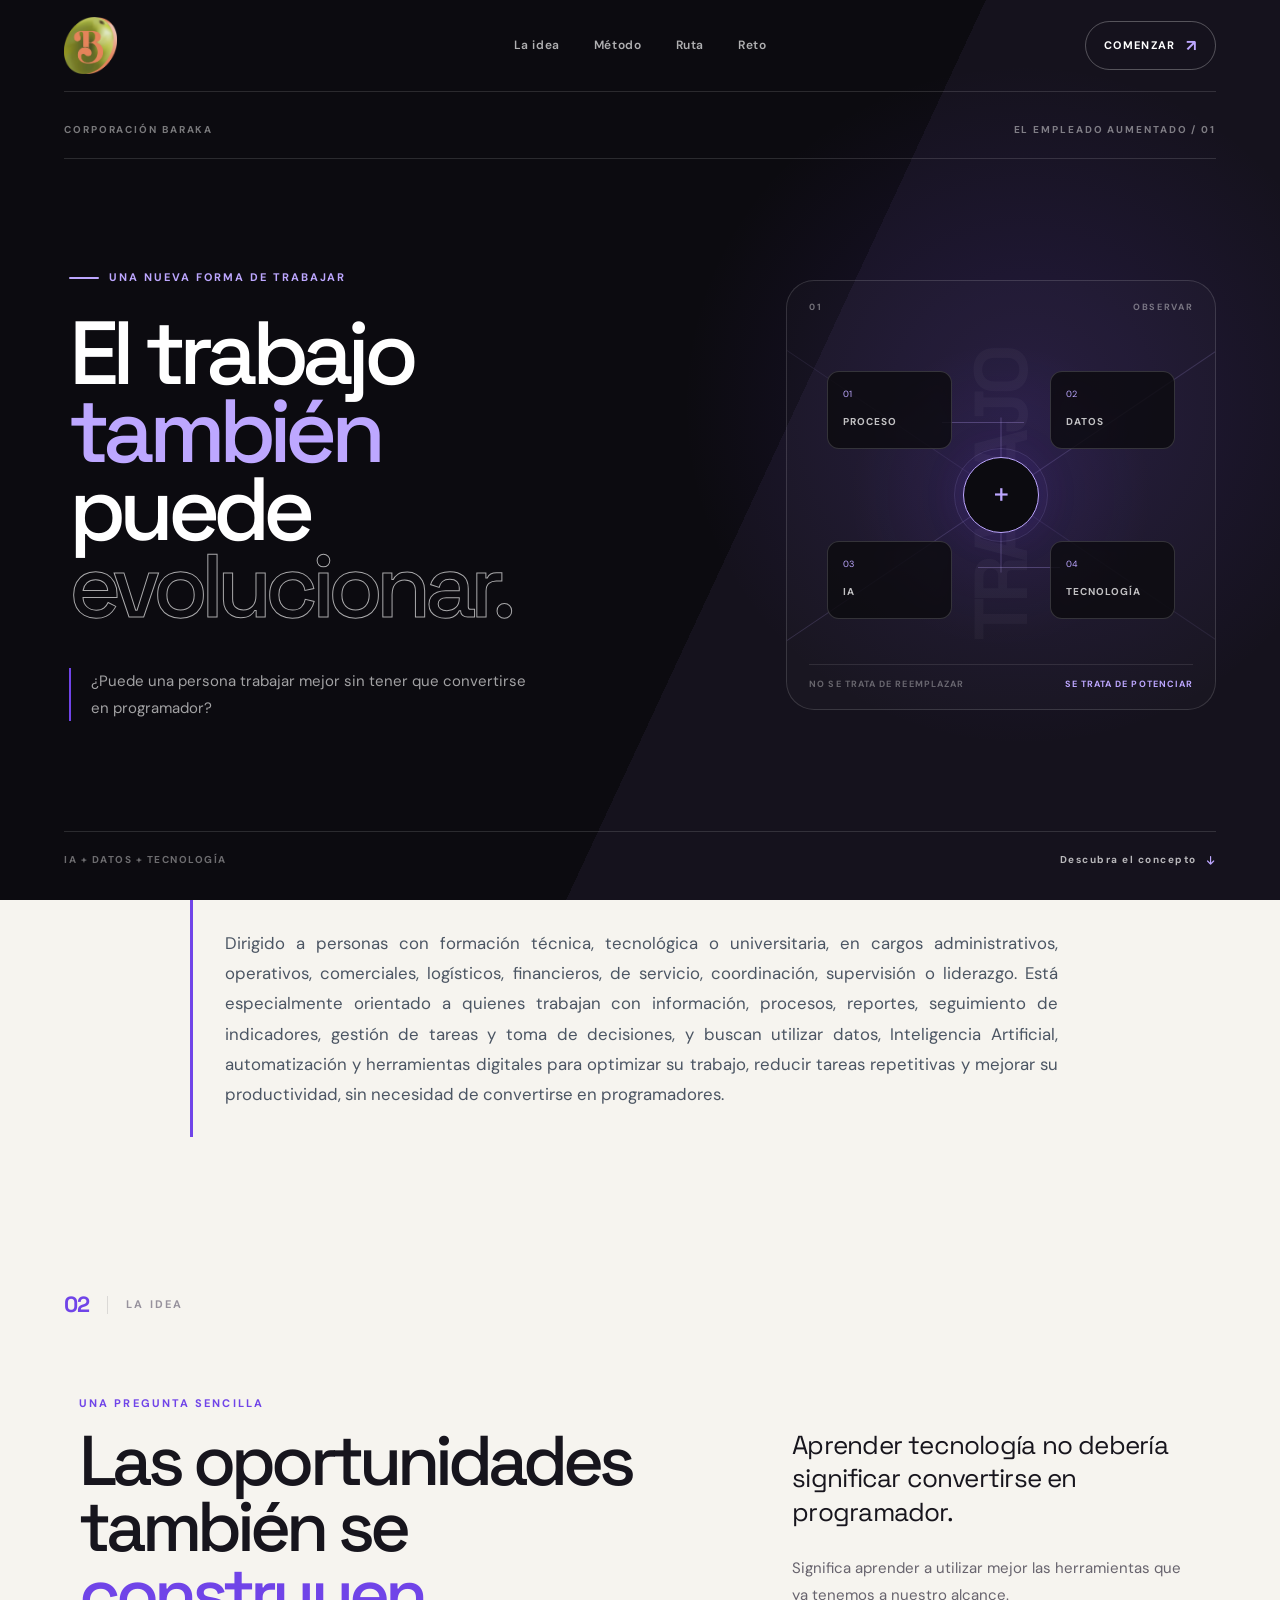
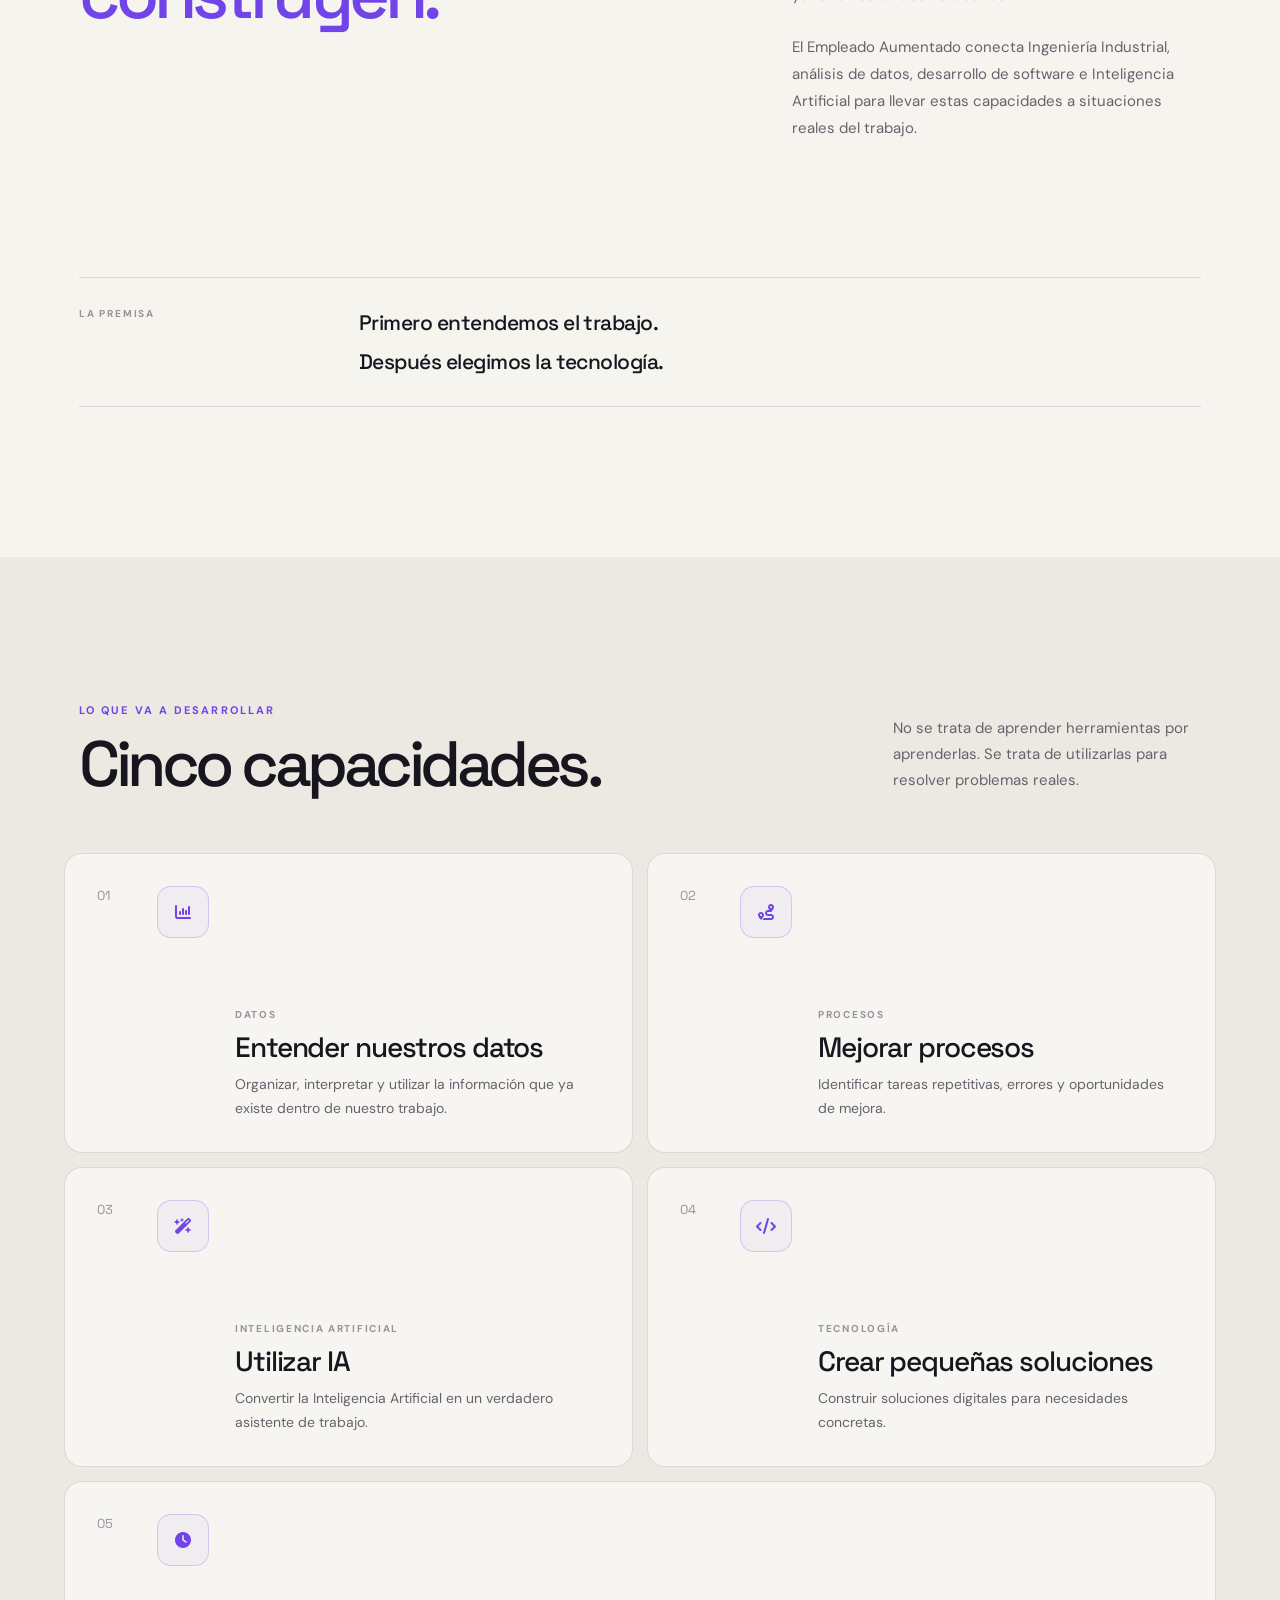
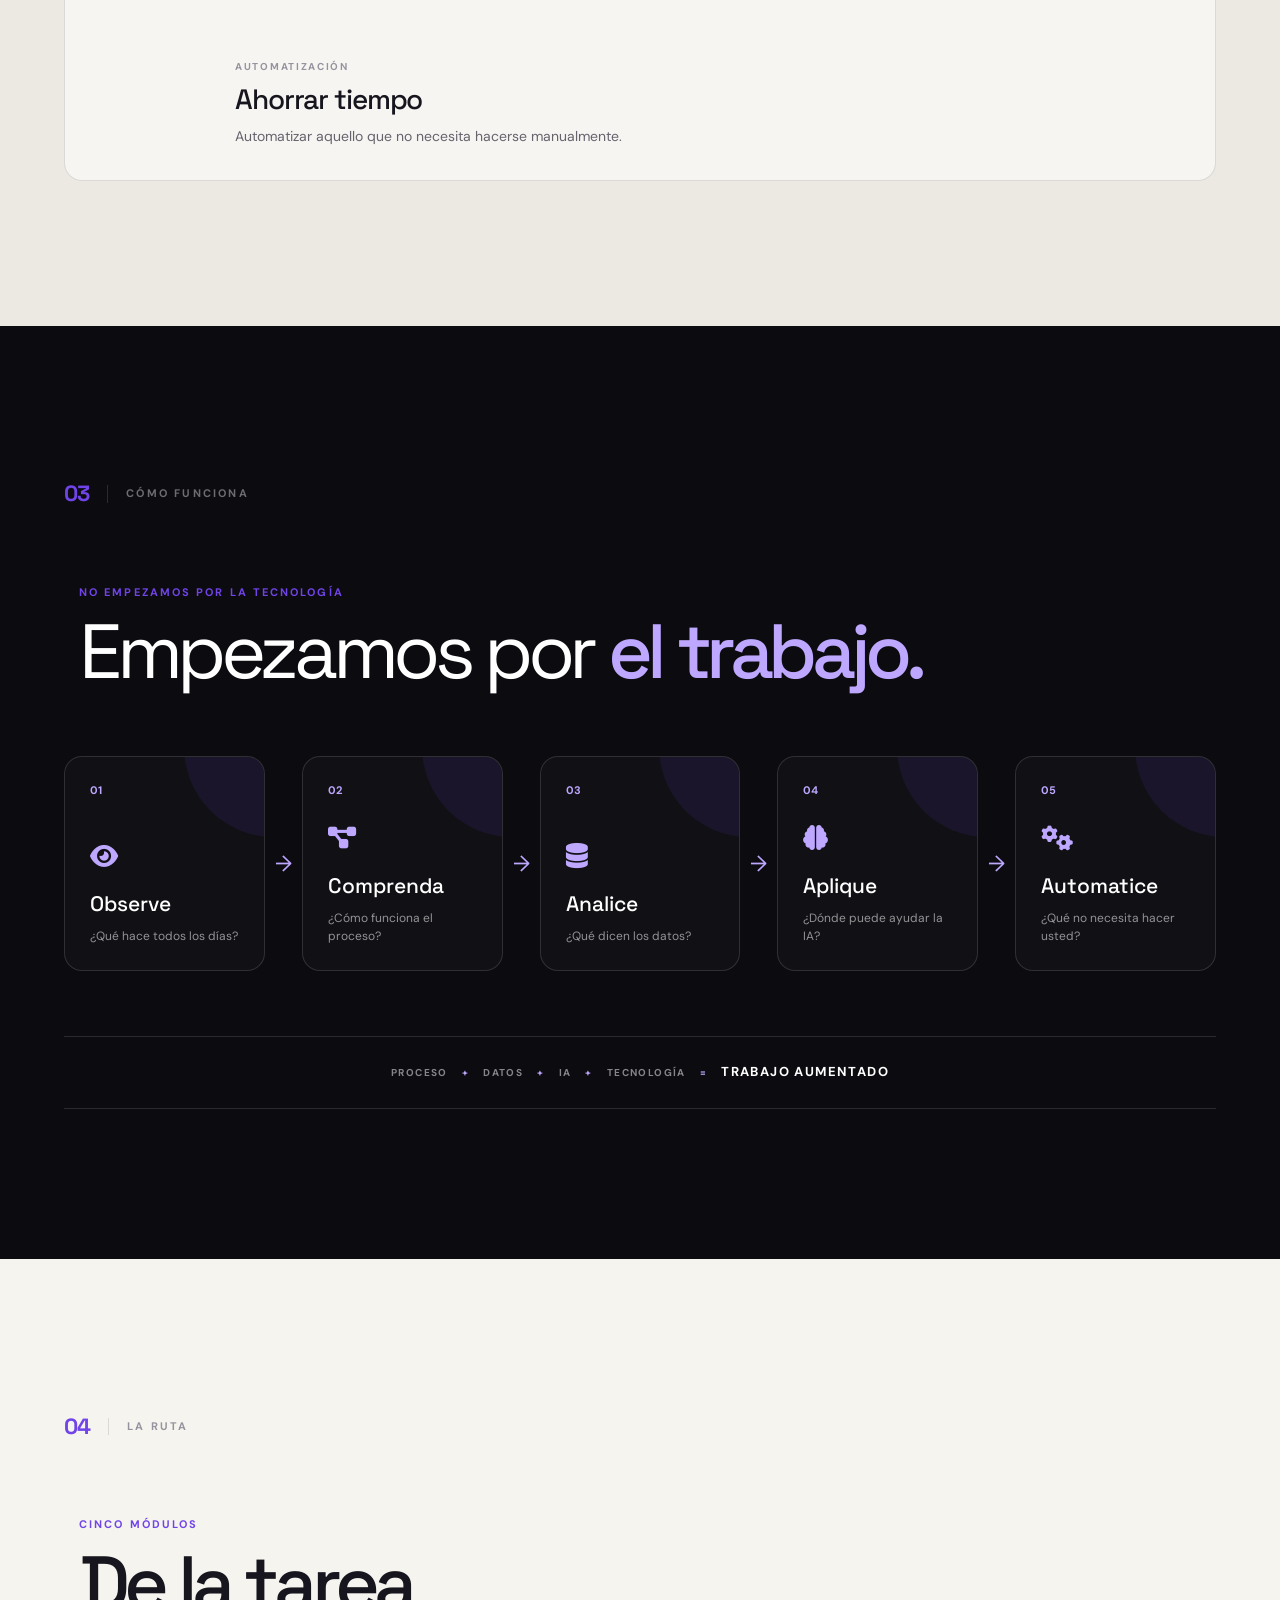
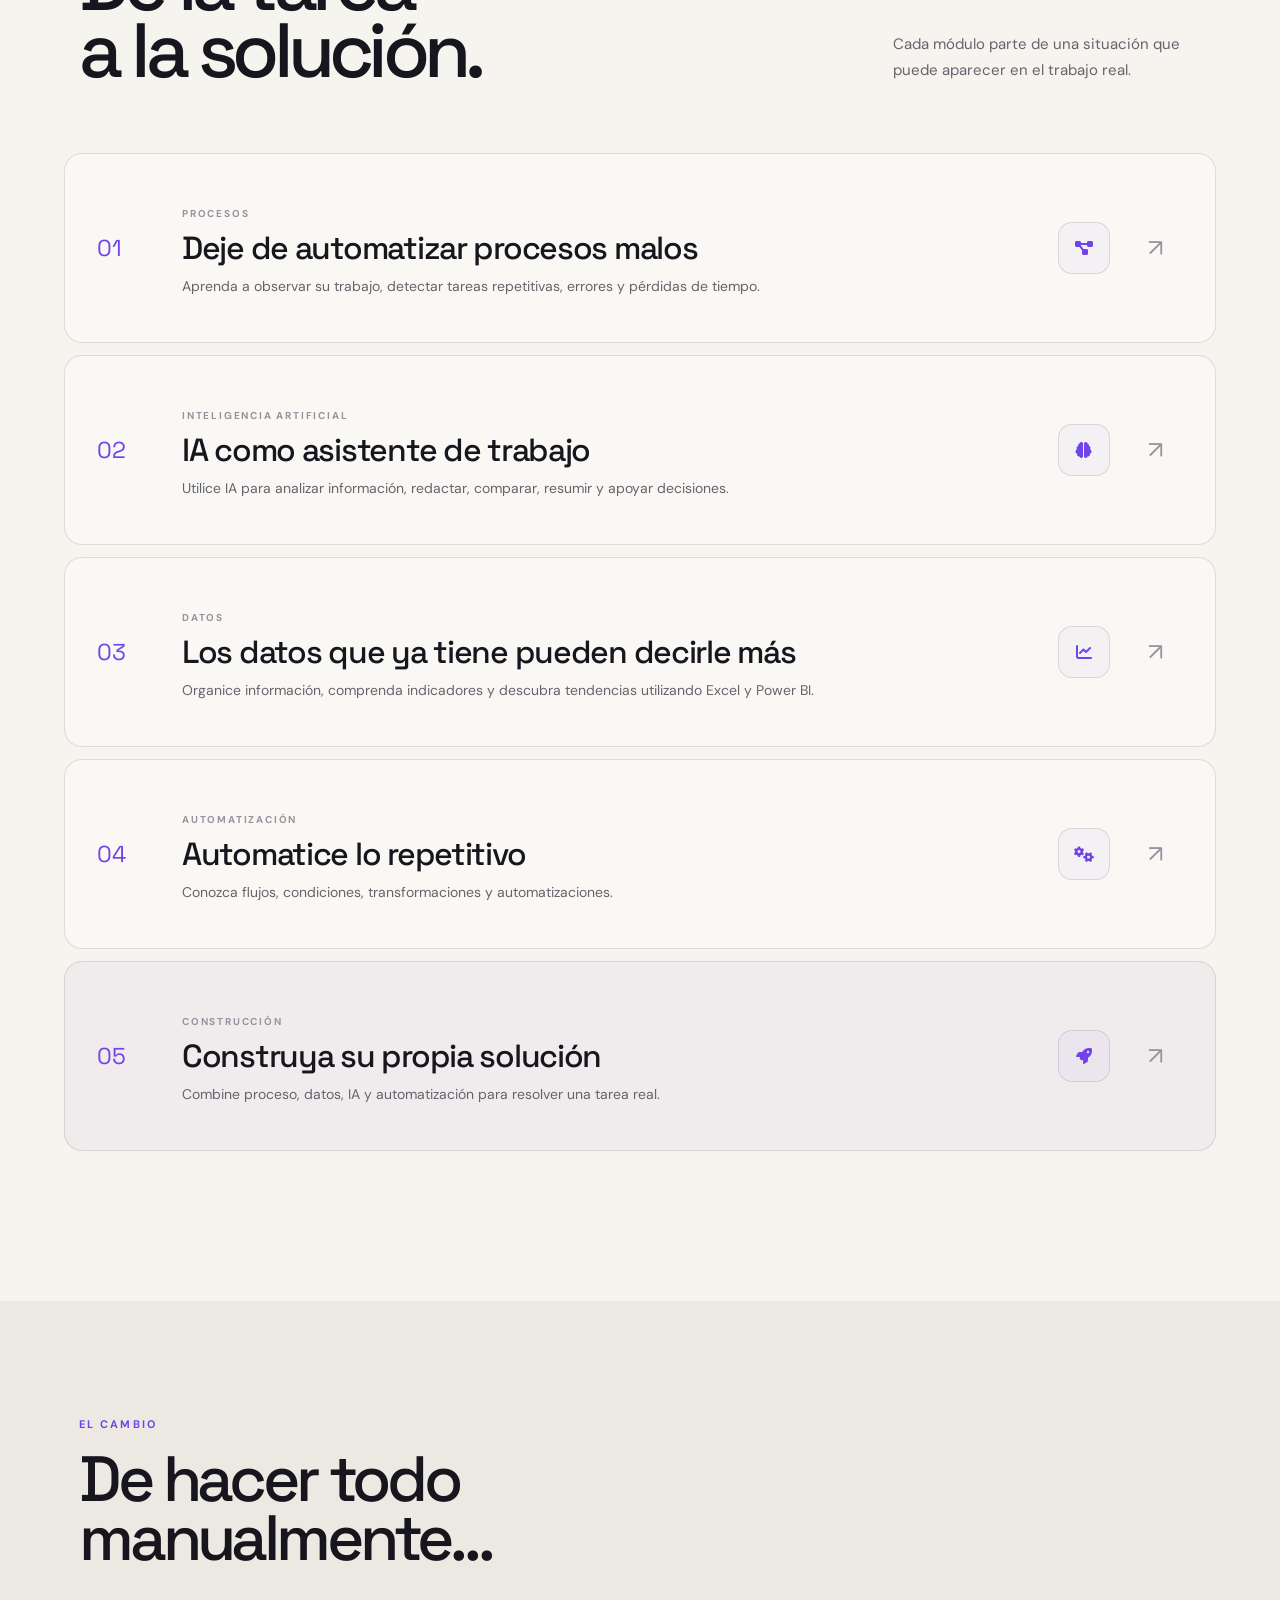
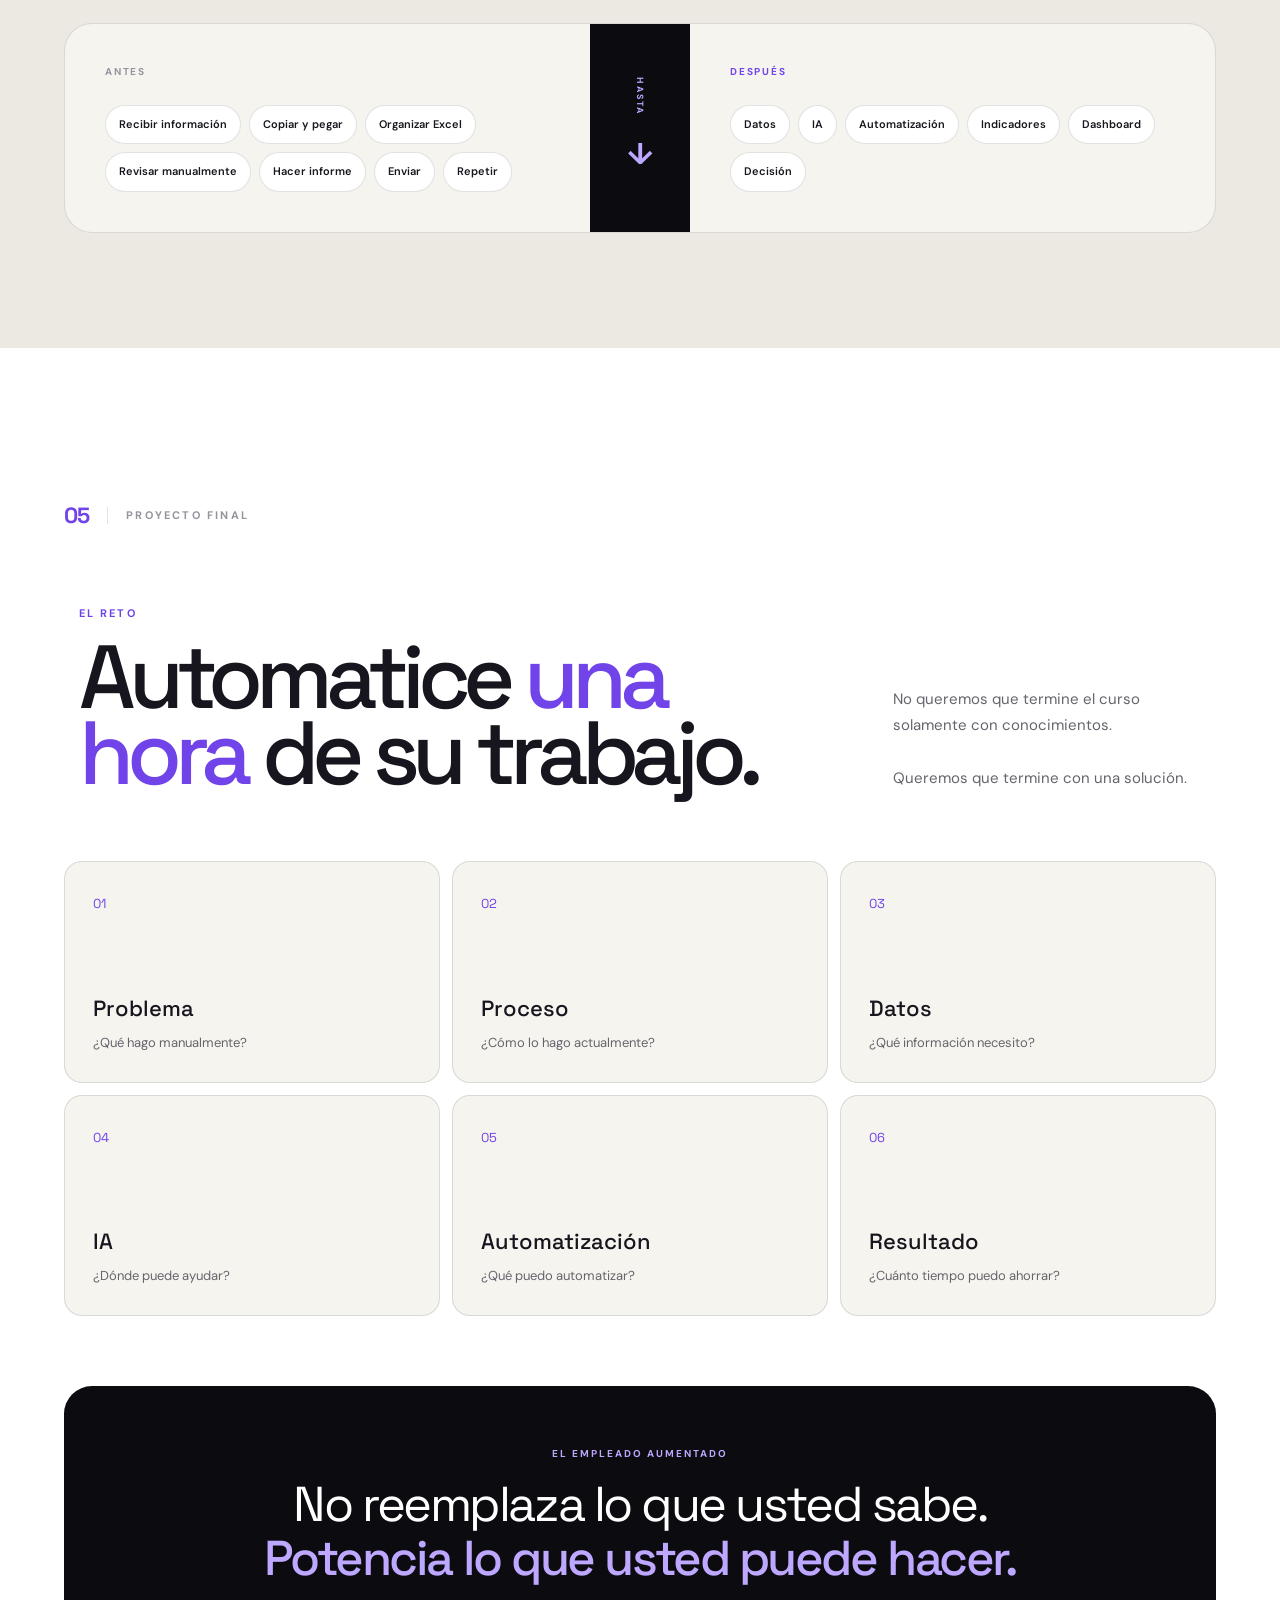
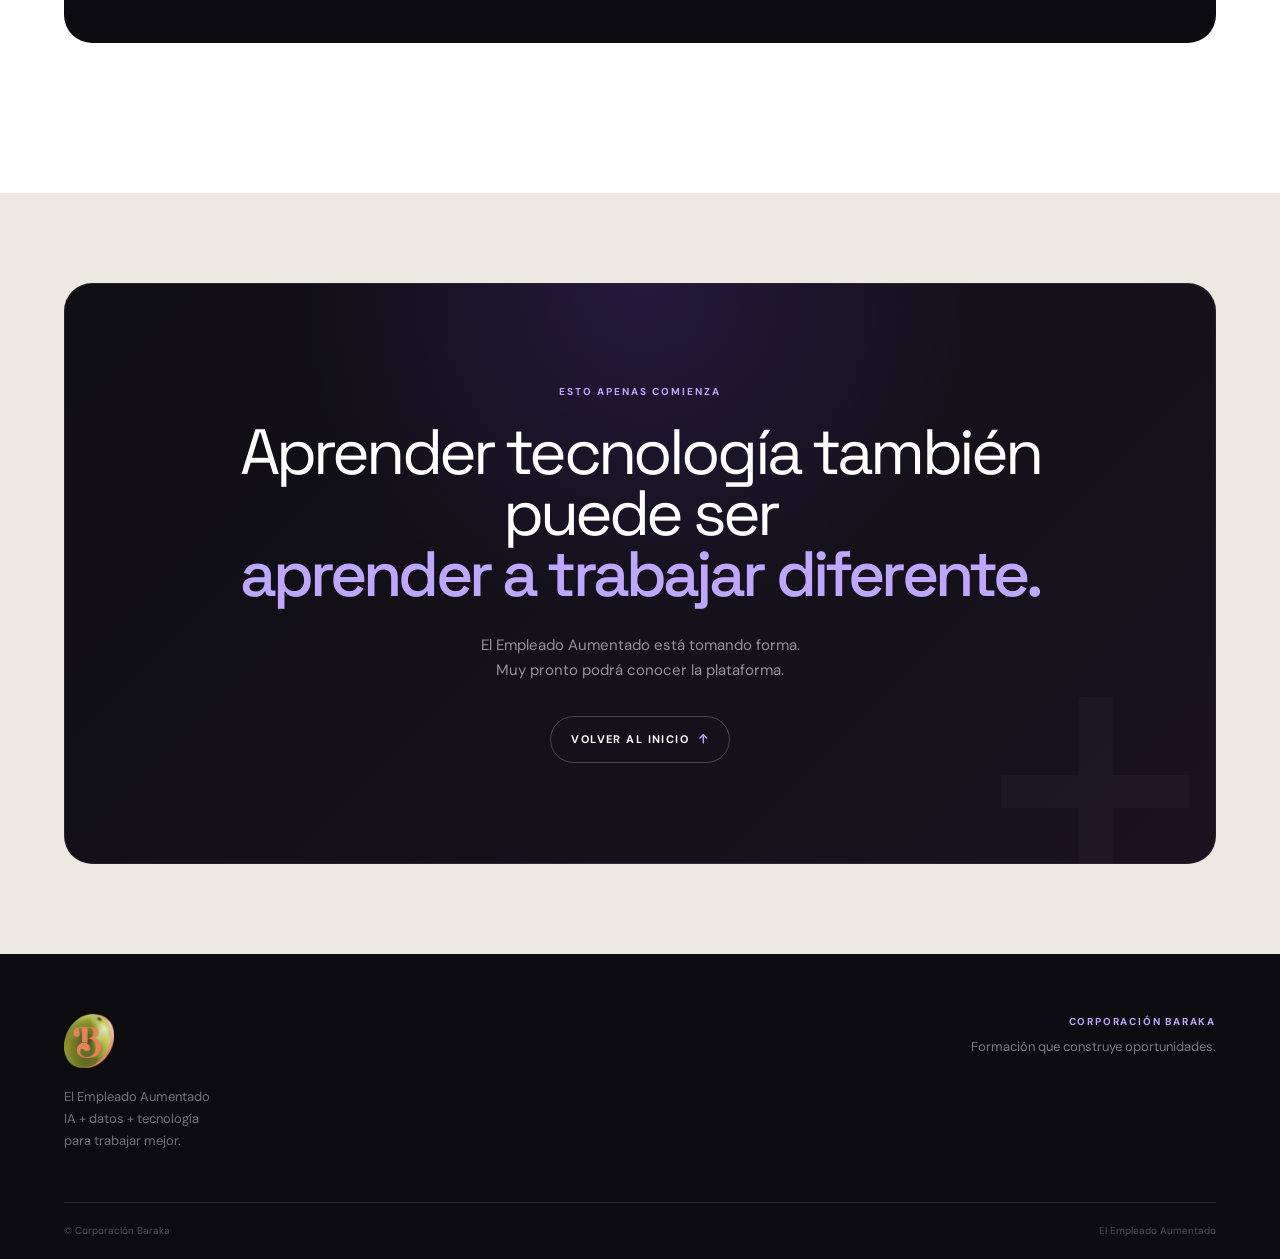
==== commit a5e52510: "Mejora publico objetivo del curso" ====
--- a/index.html
+++ b/index.html
@@ -1,8 +1,26 @@
+
 <!DOCTYPE html>
 <html lang="es">
+
 <head>
+
     <meta charset="UTF-8">
     <meta name="viewport" content="width=device-width, initial-scale=1.0">
+
+    <!-- Google Analytics -->
+    <script async src="https://www.googletagmanager.com/gtag/js?id=G-BXJEP0S8CB"></script>
+
+    <script>
+        window.dataLayer = window.dataLayer || [];
+
+        function gtag() {
+            dataLayer.push(arguments);
+        }
+
+        gtag("js", new Date());
+
+        gtag("config", "G-BXJEP0S8CB");
+    </script>
 
     <meta
         name="description"
@@ -25,6 +43,7 @@
     >
 
     <link rel="stylesheet" href="css/style.css">
+
 </head>
 
 <body>
@@ -179,6 +198,24 @@
 
 
 <!-- =====================================================
+     PÚBLICO OBJETIVO
+===================================================== -->
+
+<section class="audience">
+
+    <div class="container">
+
+        <p class="audience-text">
+            Dirigido a personas con formación técnica, tecnológica o universitaria, en cargos administrativos, operativos, comerciales, logísticos, financieros, de servicio, coordinación, supervisión o liderazgo. Está especialmente orientado a quienes trabajan con información, procesos, reportes, seguimiento de indicadores, gestión de tareas y toma de decisiones, y buscan utilizar datos, Inteligencia Artificial, automatización y herramientas digitales para optimizar su trabajo, reducir tareas repetitivas y mejorar su productividad, sin necesidad de convertirse en programadores.
+
+        </p>
+
+    </div>
+
+</section>
+
+
+<!-- =====================================================
      IDEA
 ===================================================== -->
 
@@ -241,6 +278,7 @@
             <span>LA PREMISA</span>
 
             <div>
+
                 <strong>
                     Primero entendemos el trabajo.
                 </strong>
@@ -248,6 +286,7 @@
                 <strong>
                     Después elegimos la tecnología.
                 </strong>
+
             </div>
 
         </div>
@@ -268,6 +307,7 @@
         <div class="section-intro">
 
             <div>
+
                 <span class="small-label">
                     LO QUE VA A DESARROLLAR
                 </span>
@@ -275,6 +315,7 @@
                 <h2>
                     Cinco capacidades.
                 </h2>
+
             </div>
 
             <p>
@@ -1046,4 +1087,5 @@
 <script src="js/script.js"></script>
 
 </body>
-</html>+</html>
+
--- a/css/style.css
+++ b/css/style.css
@@ -2455,6 +2455,18 @@
     font-size: 10px;
 }
 
+.audience-text {
+    max-width: 900px;
+    margin: 0 auto;
+    padding: 28px 32px;
+    border-left: 3px solid var(--purple);
+    background: var(--bg-soft);
+    font-size: 1.05rem;
+    line-height: 1.8;
+    color: #4b5563;
+    text-align: justify;
+}
+
 
 /* =========================================================
    ANIMACIONES
